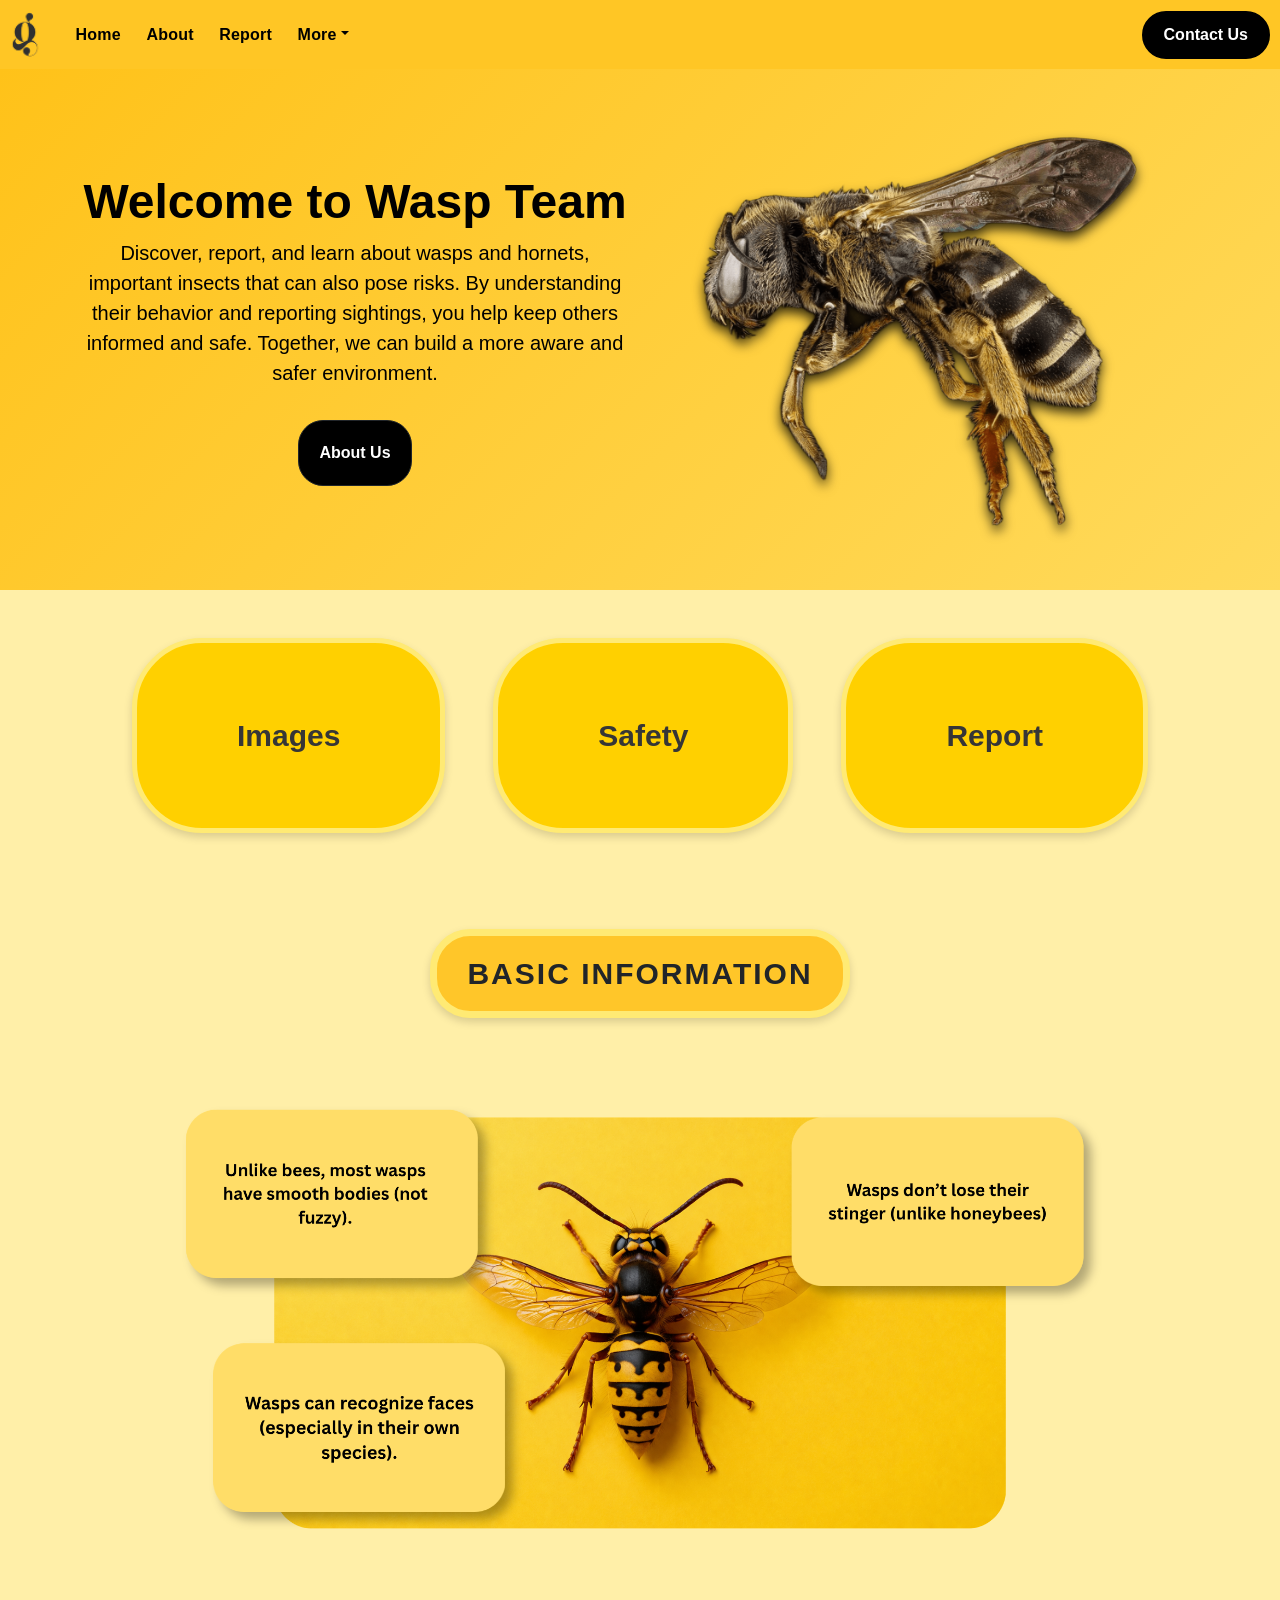
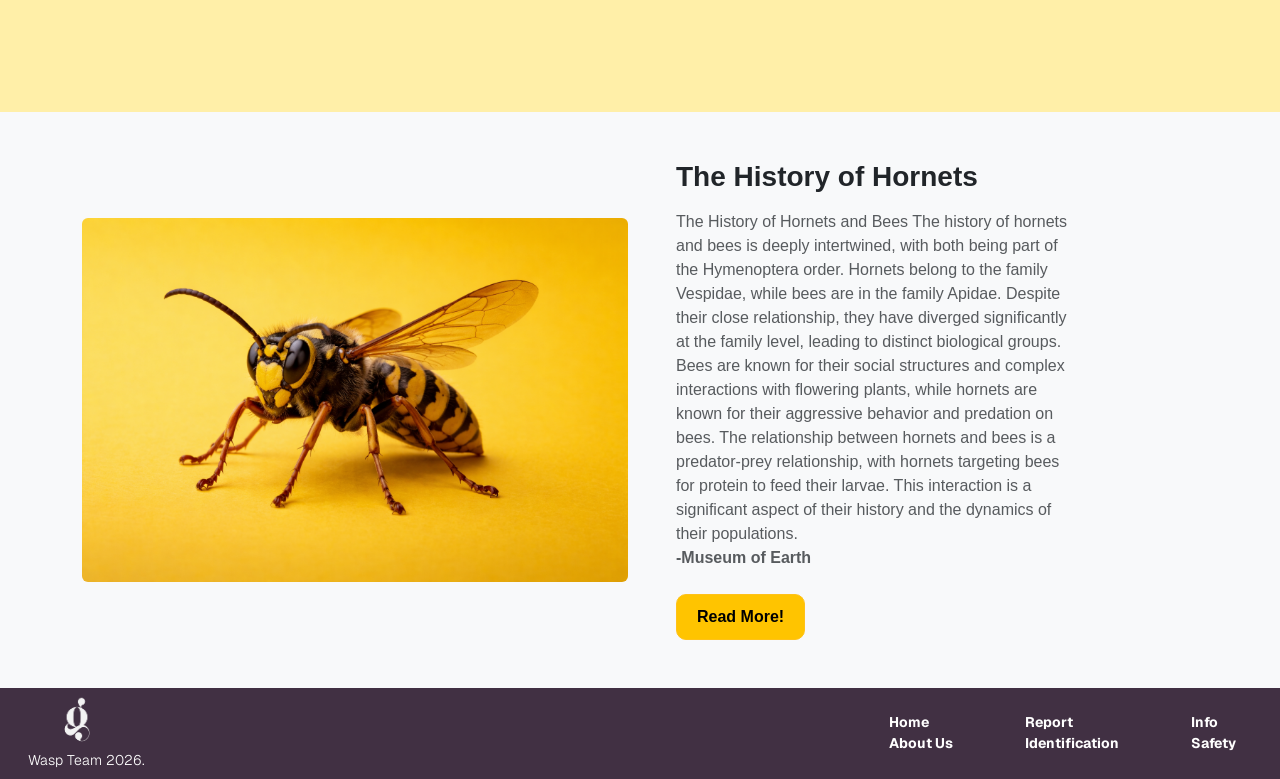
==== index.html @ 75490aa6 "about page goals card made" ====
<!DOCTYPE html>
<html lang="en">
<head>
    <meta charset="UTF-8">
    <meta name="viewport" content="width=device-width, initial-scale=1.0">
    <title>Wasp Team</title>

    <link href="https://cdn.jsdelivr.net/npm/bootstrap@5.3.3/dist/css/bootstrap.min.css" rel="stylesheet">
    <link rel="stylesheet" href="stylesheet.css">

</head>
<body class="index-body">
    <nav class="navbar navbar-expand-lg navbar-light">
        <a class="bannerbee" href="#">
            <img src="Images/Hornet-Logo-Black.png" width="50" height="50" class="d-inline-block align-text-top me-2">
        </a>

            <button class="navbar-toggler" type="button" data-bs-toggle="collapse"
            data-bs-target="#navbarContent" aria-controls="navbarContent"
            aria-expanded="false" aria-label="Toggle navigation">
            <span class="navbar-toggler-icon"></span>
            </button>

        <div class="collapse navbar-collapse" id="navbarContent">
            <ul class="navbar-nav me-auto mb-2 mb-lg-0">
            <li class="nav-item"><a class="nav-link active" href="index.html">Home</a></li>
            <li class="nav-item"><a class="nav-link" href="about.html">About</a></li>
            <li class="nav-item"><a class="nav-link" href="report-page.html">Report</a></li>
            <li class="nav-item dropdown">
            <li class="nav-item dropdown custom-dropdown">
            <a class="nav-link dropdown-toggle" href="#" role="button" data-bs-toggle="dropdown">More</a>
            <div class="dropdown-menu custom-menu">
                <a class="dropdown-item" href="identification.html">Identification</a>
                <a class="dropdown-item" href="Why_they_are_harmful.html">Why They're Harmful</a>
                <a class="dropdown-item" href="safety-page.html">Safety</a>
            </div>
            </li>
            </ul>
            <a href="mailto:jm22186@my.westlake.school.nz" class="btn contact-btn contactbutton">Contact Us</a>
        </div>
    </nav>
    
    <section class="hero-banner py-5" style="background-color: #FFC219; color: #000;">
        <div class="container">
            <div class="row align-items-center">
                <!-- Info on the left -->
                <div class="col-md-6 mb-4 mb-md-0">
                    <h1 class="display-5 fw-bold welcometext">Welcome to Wasp Team</h1>
                    <p class="lead">Discover, report, and learn about wasps and hornets, important insects that can also pose risks. By understanding their behavior and reporting sightings, you help keep others informed and safe. Together, we can build a more aware and safer environment.</p>
                    <a href="about.html"><button class="btn btn-dark mt-3 aboutus-text">About Us</button></a>
                </div>
                <!-- Image on the right -->
                <div class="col-md-6 text-center bannerbee-image">
                    <img src="Images/bannerbee.png" alt="Wasp Team Logo" class="img-fluid">
                </div>
            </div>
        </div>
    </section>


<div class="container py-5 text-center buttons">
  <div class="d-flex justify-content-center gap-5 flex-wrap">
    <a href="indentification.html"><button class="custom-btn"><strong>Images</strong></button></a>
    <a href="safety-page.html"><button class="custom-btn"><strong>Safety</strong></button></a>
    <a href="report-page.html"><button class="custom-btn"><strong>Report</strong></button></a>
  </div>
</div>
<div class="container text-center py-5">
    <div class="mb-4">
        <div class="title-box"><strong>BASIC INFORMATION</strong></div>
    </div>

    <div class="main-box">
        <img src="Images/waspelement.png" class="img-fluid" alt="Wasp Element Image">
    </div>
</div>


    <section class="py-5 bg-light">
        <div class="container">
            <div class="row align-items-center">
                <div class="col-md-6 mb-4 mb-md-0">
                    <img src="Images/hornetstanding.png" alt="Hornet image" class="img-fluid rounded">
                </div>
                <div class="col-md-5">
                    <h3 class="fw-bold mb-3 px-4">The History of Hornets</h3>
                    <p class="text-muted px-4">
The History of Hornets and Bees
The history of hornets and bees is deeply intertwined, with both being part of the Hymenoptera order. Hornets belong to the family Vespidae, while bees are in the family Apidae. Despite their close relationship, they have diverged significantly at the family level, leading to distinct biological groups. Bees are known for their social structures and complex interactions with flowering plants, while hornets are known for their aggressive behavior and predation on bees. The relationship between hornets and bees is a predator-prey relationship, with hornets targeting bees for protein to feed their larvae. This interaction is a significant aspect of their history and the dynamics of their populations. <br> <strong>-Museum of Earth<strong></strong></p>
                    <a href="indentification.html"><button class="btn btn-warning fw-bold mt-2 mx-4 readmorebtn">Read More!</button></a>
                </div>
            </div>
        </div>
    </section>

 <!-- Footer -->
<footer id="footer-main" class="text-white py-2 container-fluid">
    <div class="row align-items-center px-3">
        <!-- Logo + text -->
        <div class="col-12 col-md-auto mb-3 mb-md-0 d-flex flex-column align-items-center align-items-md-start">
            <a href="index.html">
                <img src="Images/Hornet-Logo-White.png"
                     alt="Logo"
                     class="footer-logo mb-1 mx-4"
                     style="height: 50px;">
            </a>
            <p class="mb-0 small fw-light text-center text-md-start">
                Wasp Team 2026.
            </p>
        </div>
        <div class="col-md d-none d-md-block"></div>

        <!-- Footer links -->
        <nav class="col-12 col-md-auto">
            <div class="d-flex flex-column flex-md-row gap-md-3">
                <hr class="w-100 d-md-none border-light opacity-50 my-2">
                <div class="border-md-start ps-md-4 py-md-1">
                    <a href="index.html" class="d-block text-decoration-none text-white small px-md-3 footer-button">Home</a>
                    <a href="about.html" class="d-block text-decoration-none text-white small px-md-3 footer-button">About Us</a>
                </div>
                <hr class="w-100 d-md-none border-light opacity-50 my-2">
                <div class="border-md-start ps-md-4 py-md-1">
                    <a href="report-page.html" class="d-block text-decoration-none text-white small px-md-3 footer-button">Report</a>
                    <a href="indentification.html" class="d-block text-decoration-none text-white small px-md-3 footer-button">Identification</a>
                </div>
                <hr class="w-100 d-md-none border-light opacity-50 my-2">

                <div class="border-md-start ps-md-4 py-md-1">
                    <a href="why_they_are_harmful.html" class="d-block text-decoration-none text-white small px-md-3 footer-button">Info</a>
                    <a href="safety-page.html" class="d-block text-decoration-none text-white small px-md-3 footer-button">Safety</a>
                </div>
                <hr class="w-100 d-md-none border-light opacity-50 mt-2">
            </div>
        </nav>
    </div>
</footer>

<script src="https://cdn.jsdelivr.net/npm/bootstrap@5.3.3/dist/js/bootstrap.bundle.min.js"></script>
</body>
</html>
---- stylesheet.css ----
@import url('https://fonts.googleapis.com/css2?family=Lalezar&display=swap');
@import url('https://fonts.googleapis.com/css2?family=Geist:wght@100..900&family=Lalezar&display=swap');



/* Nav Trialing */
#nav-trial-1 {
  background: #FFC219;
  font-family: "Lalezar", sans-serif;
}

#footer-trial-1 {
  background: #413043;
  font-family: "Geist", sans-serif;
}



/* Navbar CSS */

#nav {
  background-color: #FFC219;
}


.honeycomb-bg {
  background-color: #ffc400;
  background-image: url("/Images/Repeating-honeycomb.png");
  background-repeat: repeat;
  background-size: 400px;
}

#quicklinks {
  background-color: #413043;
}

#quicklinks a {
  transition: color 0.3s;
}

#quicklinks a:hover {
  color: #FFC219 !important;
}


.navbar {
  background-color: transparent !important;
}


/* Navbar links */
.navbar .nav-link {
  color: rgb(0, 0, 0) !important;
  font-weight: 800;
  font-size: 1rem;       /* smaller text */
  letter-spacing: 0.2px;
  margin-left: 0.6rem; /* space between links */
  padding: 0.5rem 3rem;
  border-radius: 0.8rem; /* rounded corners for background */
  transition: background-color 0.5s;
}

/* Hover effect: background only */
.navbar .nav-link:hover {
    background-color: #000000; /* yellow background on hover */
    color: #ffffff; /* text color change for contrast */
}

.navbar .nav-link:hover {
  color: #ffffff !important;
}

.contact-btn {
  background-color: #000;
  color: #fff;
  font-weight: 600;
  border: 2px solid #000;
  border-radius: 8px;
  padding: 6px 16px;
  transition: all 0.3s ease;
  margin-right: 10px;
}

 .contact-btn:hover {
  background-color: #2f2f2f;
  color: #ffffff;
}


/* Dropdown container */
.custom-menu {
  background-color: #2f2f2f;
  border: none;
  border-radius: 12px;
  padding: 15px 0;
  min-width: 180px;
  margin-top: 10px;
  box-shadow: 0 8px 20px rgba(0,0,0,0.3);
  overflow: hidden;
}

/* Top "INFO" tab */
.dropdown-header-box {
  background-color: #2f2f2f;
  color: #ccc;
  font-weight: 700;
  letter-spacing: 3px;
  text-align: center;
  padding: 10px;
  border-bottom: 1px solid rgba(255,255,255,0.1);
}

/* Items */
.custom-menu .dropdown-item {
  color: #eee;
  font-size: 20px;
  padding: 10px 20px;
  transition: all 0.2s ease;
}

/* Hover effect */
.custom-menu .dropdown-item:hover {
  background-color: transparent;
  color: #FFC219; /* your yellow */
  transform: translateX(5px);
}


/* Footer CSS */

#footer-main {
  background: #413043;
  font-family: "Geist", sans-serif;
}

.footer-button {
  transition: 0.3s;
}

.footer-button:hover {
  background-color: #413043;
  transition: 0.3s;
  border-radius: 20px;
}

/* Homepage */

.title-box {
  background: #ffc629;
  border-radius: 40px;
  padding: 12px 30px;
  font-weight: bold;
  letter-spacing: 3px;
  display: inline-block;
}

.info-card {
  background: #f4b400;
  border-radius: 40px;
  padding: 20px;
  width: 220px;
  text-align: center;
  position: absolute;
}


/* Positioning cards */
.card-left {
  top: 60px;
  left: -40px;
}

.card-right {
  top: 60px;
  right: -40px;
}

.card-bottom {
  bottom: -40px;
  left: 50%;
  transform: translateX(-50%);
}

.img-text {
  position: absolute;
  top: 50%;
  left: 50%;
  transform: translate(-50%, -50%);
  font-size: 20px;
  color: #333;
}

/* New styles for hero banner */
.hero-banner {
  background-color: #f8f9fa; /* Light background for the hero section */
  text-align: center;
  padding: 50px 0;
}

/* Button styles */
.btn-warning {
  background-color: #FFC219;
  border-color: #FFC219;
}

.btn-warning:hover {
  background-color: #e0a800; /* Darker shade on hover */
  border-color: #e0a800;
}

.index-body {
  background-color: #ffefa8; 
}
.buttons{
  background-color: #ffefa8; 
}

.custom-btn {
  margin: 0px;
  background-color: #ffcc3f; 
  border: 5px solid #ffe38e; /*border */
  padding: 50px 80px;
  
  font-weight: 800; /* bolder text */
  font-size: 30px;
  color: #363636;

  border-radius: 40px;
  cursor: pointer;

  /* simple shadow (not shiny) */
  box-shadow: 0 4px 8px rgba(0, 0, 0, 0.15);

  transition: all 0.3s ease;
}

.custom-btn:hover {
  background-color: #ffba25;
  transform: translateY(-10px);
}

.custom-btn:active {
  transform: translateY(1px);
  box-shadow: 0 2px 4px rgba(0, 0, 0, 0.2);
}
.img-text {
  position: absolute;
  top: 50%;
  left: 50%;
  transform: translate(-50%, -50%);
  font-size: 20px;
  color: #333;
}



/* Report Page */
.report-page-button {
  background-color: #000000;
  border-radius: 15px;
  color: white;
  font-family: "Lalezar", sans-serif;
  transition: 0.7s;
}

.report-page-button:hover {
  transform: translateY(-10px);
  transition: 0.7s;
}

.report-button-link {
  text-decoration: none;
}



/* Identification Page */
.indentification-box{
  background-color: #FFC219;
  border-radius: 30px;
  border: solid, black;
}

.indentification-img {
    max-width: 500px; /* adjust as needed */
    width: 100%; /* scale down on smaller screens */
    height: auto;
    display: block;
    margin-left: auto;
    margin-right: auto;
    border-radius: 8px; /* optional, keeps images rounded */
}

/* HERO */
.hero-banner {
    background: linear-gradient(135deg, #FFC219, #ffda5c);
}

.hero-banner h1 {
  font-weight: 800;
}

.hero-banner button:hover {
  transform: translateY(-2px);
  transition: 0.3s;
}

/* BUTTONS */
.custom-btn {
  border-radius: 70px;
  padding: 70px 100px;
  border: 5px solid rgb(255, 234, 116);
  background: rgb(255, 208, 0);
  font-weight: 600;
  transition: 0.3s;
}

.custom-btn:hover {
  background: black;
  color: white;
  border: #f8f9fa;
  transform: scale(1.05);
}

/* TITLE BOX BASIC INFO*/
.title-box {
  display: inline-block;
  border: 7px solid rgb(255, 234, 116);
  padding: 15px 30px;
  font-weight: bold;
  letter-spacing: 2px;
  font-size: 30px;
  box-shadow: 0 4px 8px rgba(0, 0, 0, 0.15);
}

/* MAIN IMAGE */
/* MAIN IMAGE CONTAINER */
.main-box {
  position: relative;
  margin-bottom: 60px; /* space from history section */
}

/* IMAGE ITSELF */
.main-box img {
  width: 100%;
  max-width: 1000px; /* controls how big it gets */
  height: auto;
  border-radius: 30px;
  transition: 0.4s;
}

/* HOVER EFFECT */
.main-box img:hover {
  transform: scale(1.05);
}

.main-box img:hover {
    transform: scale(1.1);
}

/* HISTORY SECTION */
.history-img {
    border-radius: 20px;
    transition: 0.4s;
}

.history-img:hover {
  transform: scale(1.03);
}




.report-page-info-pill {
  background-color: #F4C645;
  border-radius: 15px;
  border: 2px solid black;
}

img {
  filter: drop-shadow(0 6px px rgba(0, 0, 0, 0.5));
}
.bannerbee-image img {
  filter: drop-shadow(0 6px 6px rgba(0, 0, 0, 0.8));
}

.navbar {
  background-color: #ffc625 !important; /* your yellow */
}


/* Navbar links */
.navbar .nav-link {
  color: rgb(0, 0, 0) !important;
  font-weight: 800;
  font-size: 1rem;       /* smaller text */
  letter-spacing: 0.2px;
  margin-left: 0.6rem; /* space between links */
  padding: 0.5rem 3rem;
  border-radius: 0.8rem; /* rounded corners for background */
  transition: background-color 0.5s;
}

/* Hover effect: background only */
.navbar .nav-link:hover {
    background-color: #000000; /* black background on hover */
    color: #ffffff; /* text color change for contrast */
}

.navbar .nav-link:hover {
  color: #ffffff !important;
}

.contact-btn {
  background-color: #000;
  color: #fff;
  font-weight: 600;
  border: 2px solid #000;
  border-radius: 8px;
  padding: 6px 16px;
  transition: all 0.3s ease;
  margin-right: 10px;
}

 .contact-btn:hover {
  background-color: #2f2f2f;
  color: #ffffff;
}


/* Dropdown container */
.custom-menu {
  background-color: #2f2f2f;
  border: none;
  border-radius: 12px;
  padding: 15px 0;
  min-width: 180px;
  margin-top: 10px;
  box-shadow: 0 8px 20px rgba(0,0,0,0.3);
  overflow: hidden;
}

/* Top "INFO" tab */
.dropdown-header-box {
  background-color: #2f2f2f;
  color: #ccc;
  font-weight: 700;
  letter-spacing: 3px;
  text-align: center;
  padding: 10px;
  border-bottom: 1px solid rgba(255,255,255,0.1);
}

/* Items */
.custom-menu .dropdown-item {
  color: #eee;
  font-size: 20px;
  padding: 10px 20px;
  transition: all 0.2s ease;
}

/* Hover effect */
.custom-menu .dropdown-item:hover {
  background-color: transparent;
  color: #FFC219; /* your yellow */
  transform: translateX(5px);
}


.aboutus-text {
  font-weight: 700;
  background-color: rgb(0, 0, 0);
  border-radius: 25px;
  padding: 20px;

}
.aboutus-text:hover {
  background-color: rgb(0, 0, 0);
  color: #FFC219;
  transform: scale(1.05);
}


.contactbutton{
  font-weight: 700;
  background-color: rgb(0, 0, 0);
  border-radius: 25px;
  padding: 10px 20px;
} 
.contactbutton:hover{
  background-color: rgb(0, 0, 0);
  color: #FFC219;
  transform: scale(1.05);
} 


.readmorebtn {
  font-weight: 700;
  background-color: rgb(255, 196, 0);
  border-radius: 10px;
  padding: 10px 20px;
  transition: 0.3s;
} 
.readmorebtn:hover{
  background-color: rgb(0, 0, 0);
  border: #000;
  color: #ffffff;
  transform: translateX(-5px);
  transition: 0.3s;
} 

body {
  background-color: #e6e6e6;
  font-family: Arial, sans-serif;
}

.goals-card {
  background: linear-gradient(135deg, #f7b500, #f4a300);
  border-radius: 25px;
  max-width: 700px;
  width: 100%;
  position: relative;
  overflow: hidden;

  border: 3px solid #e09a00;
  box-shadow: 0 10px 25px rgba(0,0,0,0.15);

  transition: all 0.3s ease;
}

.goals-card:hover {
  transform: scale(1.04);
  box-shadow: 0 18px 40px rgba(0,0,0,0.25);
}

/* Title */
.goals-title {
  letter-spacing: 5px;
}

/* List */
.goals-list li {
  margin-bottom: 15px;
  font-size: 1.1rem;
  position: relative;
  padding-left: 18px;
}

.goals-list li::before {
  content: "•";
  position: absolute;
  left: 0;
}

/* ===== HONEYCOMB BACKGROUND ===== */
.goals-card::before {
  content: "";
  position: absolute;
  inset: 0;
  pointer-events: none;

  background-image: url("data:image/svg+xml,%3Csvg width='160' height='140' viewBox='0 0 160 140' xmlns='http://www.w3.org/2000/svg'%3E%3Cpolygon points='40,5 120,5 155,70 120,135 40,135 5,70' fill='none' stroke='%23e09a00' stroke-width='3'/%3E%3Cpolygon points='40,5 120,5 155,70 120,135 40,135 5,70' fill='%23e09a00' opacity='0.15' transform='translate(80,70) scale(0.8)'/%3E%3C/svg%3E");

  background-size: 160px 140px;
  opacity: 0.25;
}

/* Slight hover enhancement */
.goals-card:hover::before {
  opacity: 0.4;
}
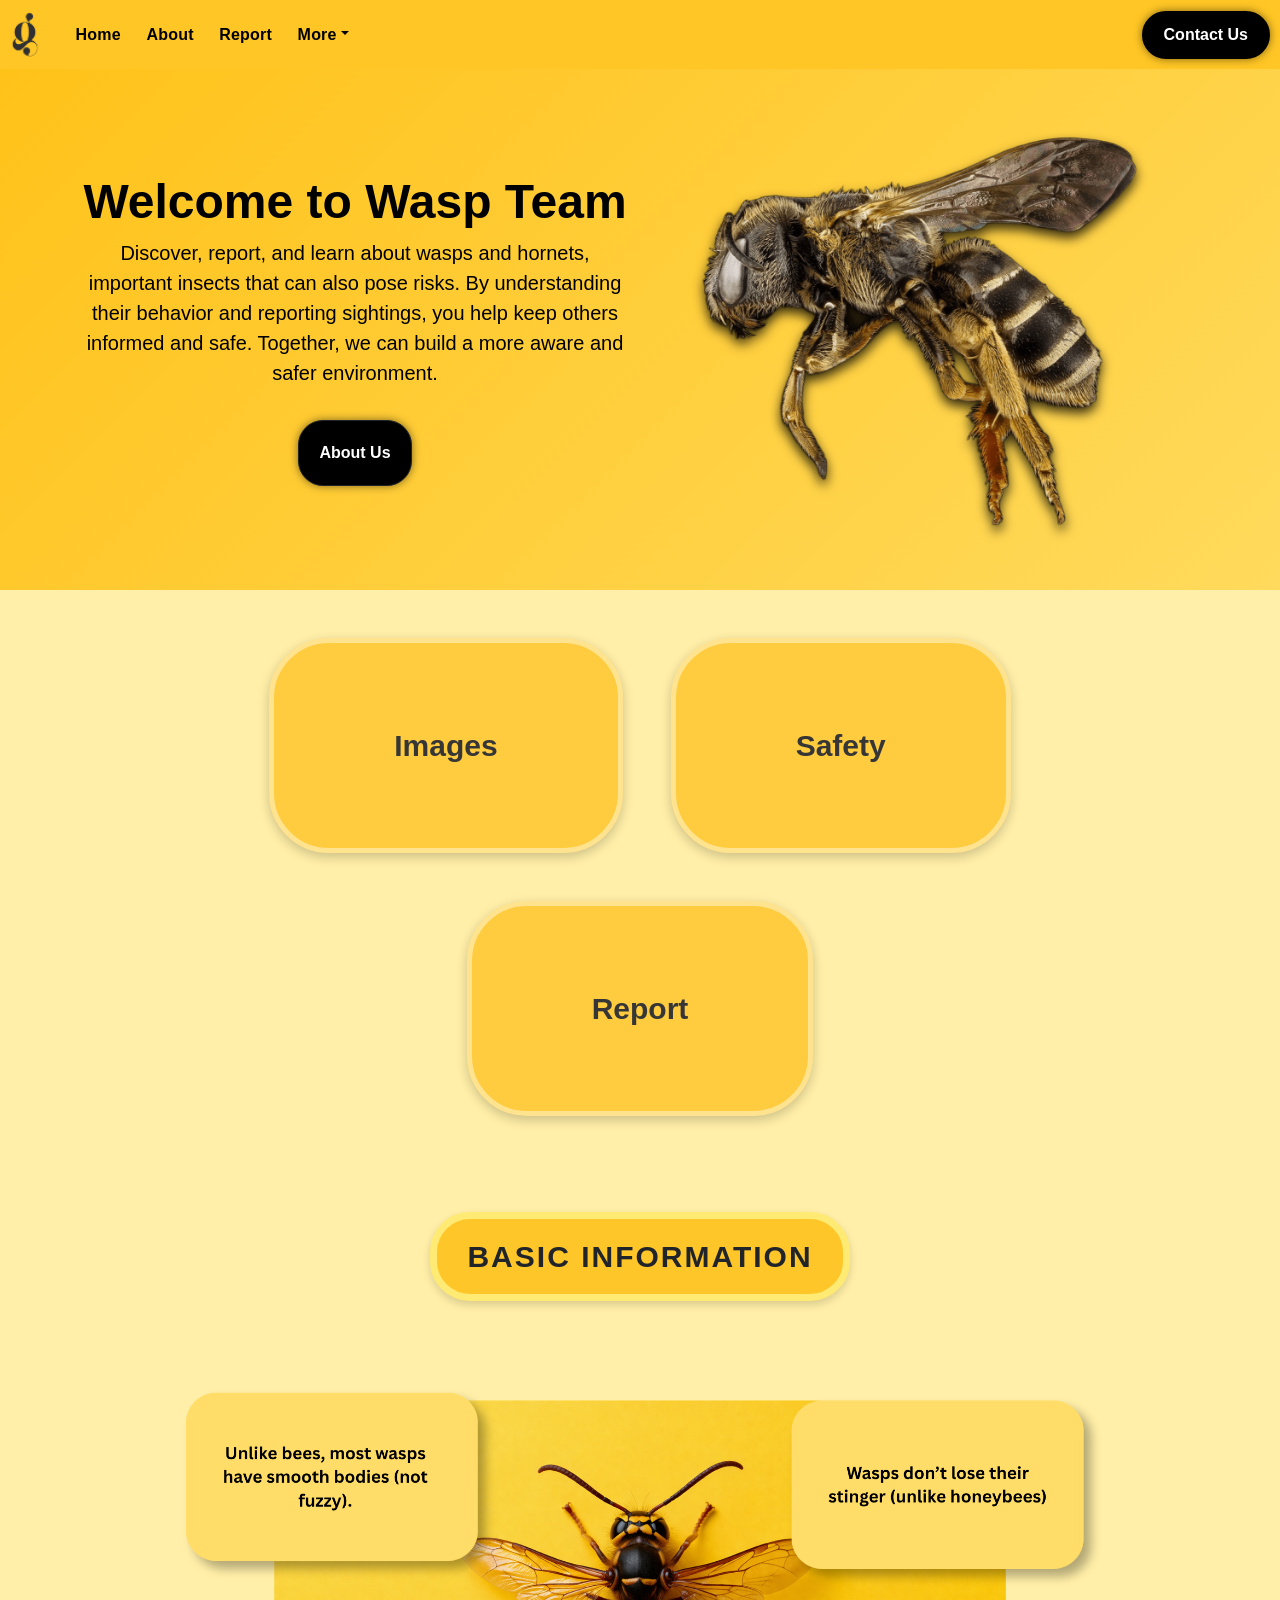
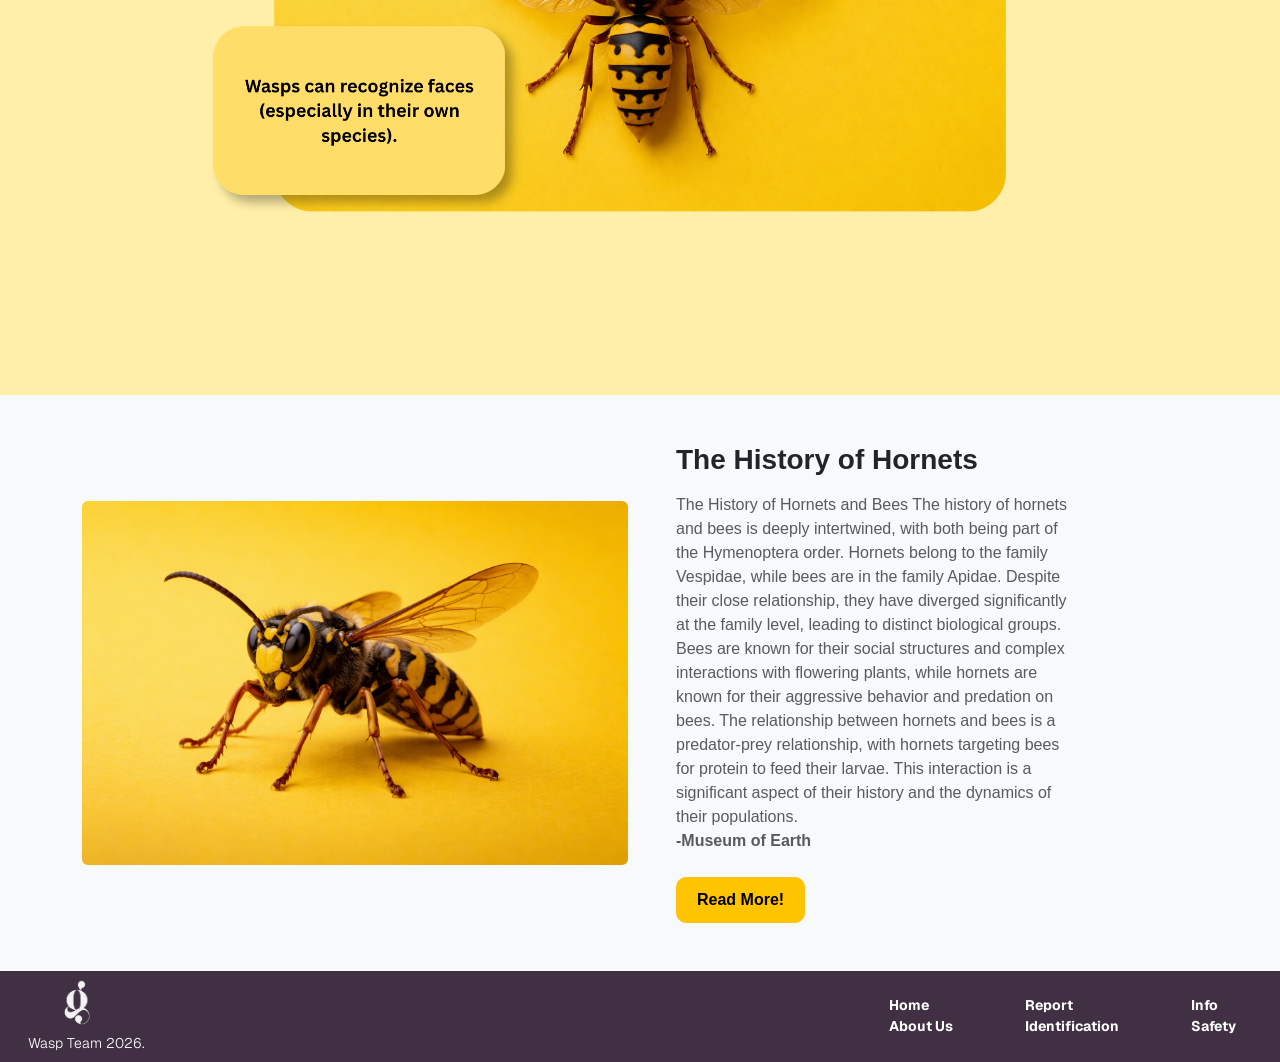
==== commit 2a897c4e: "Fixed a spelling error. Indentification -> Identification. Kyle" ====
--- a/index.html
+++ b/index.html
@@ -60,7 +60,7 @@
 
 <div class="container py-5 text-center buttons">
   <div class="d-flex justify-content-center gap-5 flex-wrap">
-    <a href="indentification.html"><button class="custom-btn"><strong>Images</strong></button></a>
+    <a href="identification.html"><button class="custom-btn"><strong>Images</strong></button></a>
     <a href="safety-page.html"><button class="custom-btn"><strong>Safety</strong></button></a>
     <a href="report-page.html"><button class="custom-btn"><strong>Report</strong></button></a>
   </div>
@@ -87,7 +87,7 @@
                     <p class="text-muted px-4">
 The History of Hornets and Bees
 The history of hornets and bees is deeply intertwined, with both being part of the Hymenoptera order. Hornets belong to the family Vespidae, while bees are in the family Apidae. Despite their close relationship, they have diverged significantly at the family level, leading to distinct biological groups. Bees are known for their social structures and complex interactions with flowering plants, while hornets are known for their aggressive behavior and predation on bees. The relationship between hornets and bees is a predator-prey relationship, with hornets targeting bees for protein to feed their larvae. This interaction is a significant aspect of their history and the dynamics of their populations. <br> <strong>-Museum of Earth<strong></strong></p>
-                    <a href="indentification.html"><button class="btn btn-warning fw-bold mt-2 mx-4 readmorebtn">Read More!</button></a>
+                    <a href="identification.html"><button class="btn btn-warning fw-bold mt-2 mx-4 readmorebtn">Read More!</button></a>
                 </div>
             </div>
         </div>
@@ -121,7 +121,7 @@
                 <hr class="w-100 d-md-none border-light opacity-50 my-2">
                 <div class="border-md-start ps-md-4 py-md-1">
                     <a href="report-page.html" class="d-block text-decoration-none text-white small px-md-3 footer-button">Report</a>
-                    <a href="indentification.html" class="d-block text-decoration-none text-white small px-md-3 footer-button">Identification</a>
+                    <a href="identification.html" class="d-block text-decoration-none text-white small px-md-3 footer-button">Identification</a>
                 </div>
                 <hr class="w-100 d-md-none border-light opacity-50 my-2">
 
--- a/stylesheet.css
+++ b/stylesheet.css
@@ -1,6 +1,5 @@
 @import url('https://fonts.googleapis.com/css2?family=Lalezar&display=swap');
 @import url('https://fonts.googleapis.com/css2?family=Geist:wght@100..900&family=Lalezar&display=swap');
-
 
 
 /* Nav Trialing */
@@ -215,34 +214,7 @@
   background-color: #ffefa8; 
 }
 
-.custom-btn {
-  margin: 0px;
-  background-color: #ffcc3f; 
-  border: 5px solid #ffe38e; /*border */
-  padding: 50px 80px;
-  
-  font-weight: 800; /* bolder text */
-  font-size: 30px;
-  color: #363636;
-
-  border-radius: 40px;
-  cursor: pointer;
-
-  /* simple shadow (not shiny) */
-  box-shadow: 0 4px 8px rgba(0, 0, 0, 0.15);
-
-  transition: all 0.3s ease;
-}
-
-.custom-btn:hover {
-  background-color: #ffba25;
-  transform: translateY(-10px);
-}
-
-.custom-btn:active {
-  transform: translateY(1px);
-  box-shadow: 0 2px 4px rgba(0, 0, 0, 0.2);
-}
+
 .img-text {
   position: absolute;
   top: 50%;
@@ -307,19 +279,30 @@
 
 /* BUTTONS */
 .custom-btn {
-  border-radius: 70px;
-  padding: 70px 100px;
-  border: 5px solid rgb(255, 234, 116);
-  background: rgb(255, 208, 0);
-  font-weight: 600;
-  transition: 0.3s;
+  margin: 0px;
+  background-color: #ffcc3f; 
+  border: 5px solid #ffe38e; /*border */
+  padding: 80px 120px;
+  
+  font-weight: 800; /* bolder text */
+  font-size: 30px;
+  color: #363636;
+
+  border-radius: 60px;
+  cursor: pointer;
+
+  /* simple shadow (not shiny) */
+  box-shadow: 0 4px 12px rgba(0, 0, 0, 0.2); 
+
+  transition: background-color 0.3s ease, color 0.3s ease, border 0.3s ease, transform 0.3s ease; /* Smooth transitions for everything */
 }
 
 .custom-btn:hover {
   background: black;
   color: white;
-  border: #f8f9fa;
-  transform: scale(1.05);
+  border: 5px solid #000000; /* Added border width for consistency */
+  transform: translateY(-10px); /* Added translateY effect */
+  transition: background-color 0.3s ease, color 0.3s ease, border 0.3s ease, transform 0.3s ease; /* hover is smooth */
 }
 
 /* TITLE BOX BASIC INFO*/
@@ -377,11 +360,9 @@
   border: 2px solid black;
 }
 
-img {
-  filter: drop-shadow(0 6px px rgba(0, 0, 0, 0.5));
-}
 .bannerbee-image img {
   filter: drop-shadow(0 6px 6px rgba(0, 0, 0, 0.8));
+  border-radius: 25px;
 }
 
 .navbar {
@@ -472,6 +453,7 @@
   background-color: rgb(0, 0, 0);
   border-radius: 25px;
   padding: 20px;
+  box-shadow: 0 0px 8px rgba(0, 0, 0, 0.5);
 
 }
 .aboutus-text:hover {
@@ -486,6 +468,7 @@
   background-color: rgb(0, 0, 0);
   border-radius: 25px;
   padding: 10px 20px;
+  box-shadow: 0 0px 8px rgba(0, 0, 0, 0.5);
 } 
 .contactbutton:hover{
   background-color: rgb(0, 0, 0);
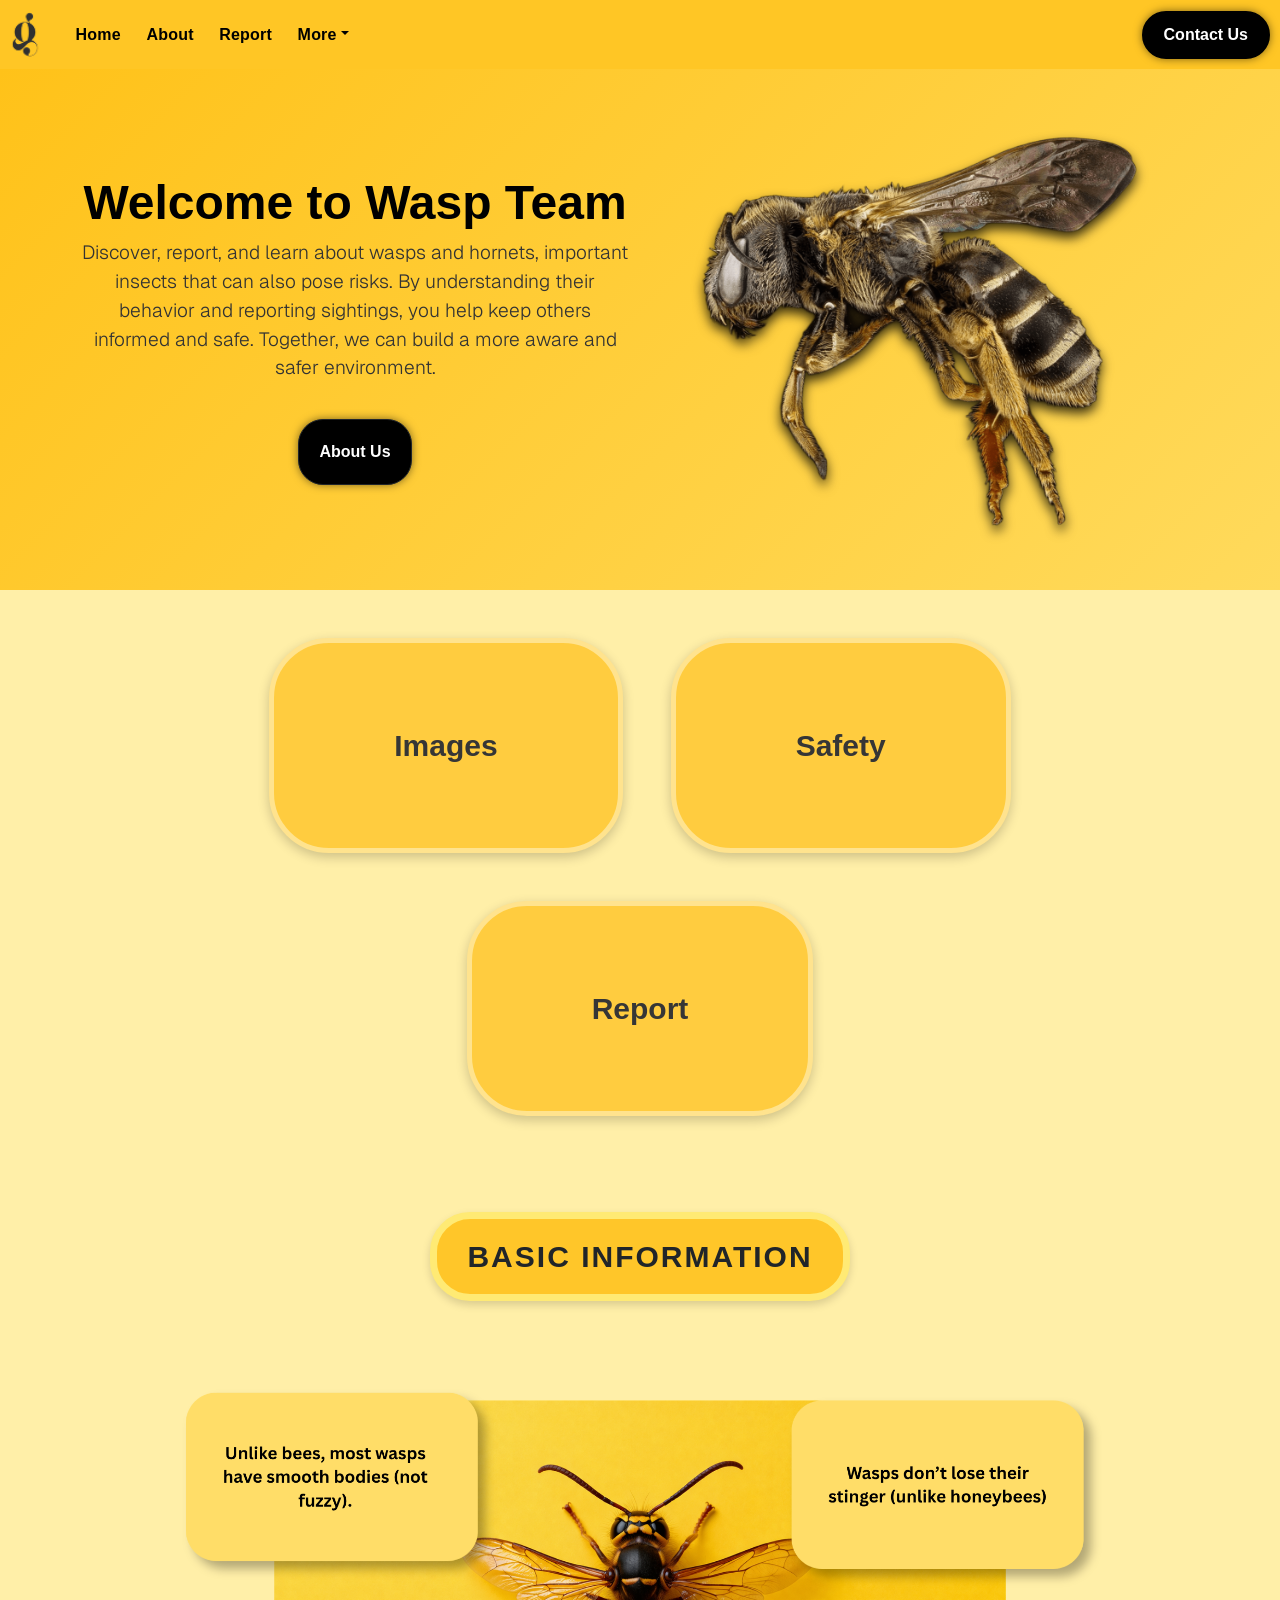
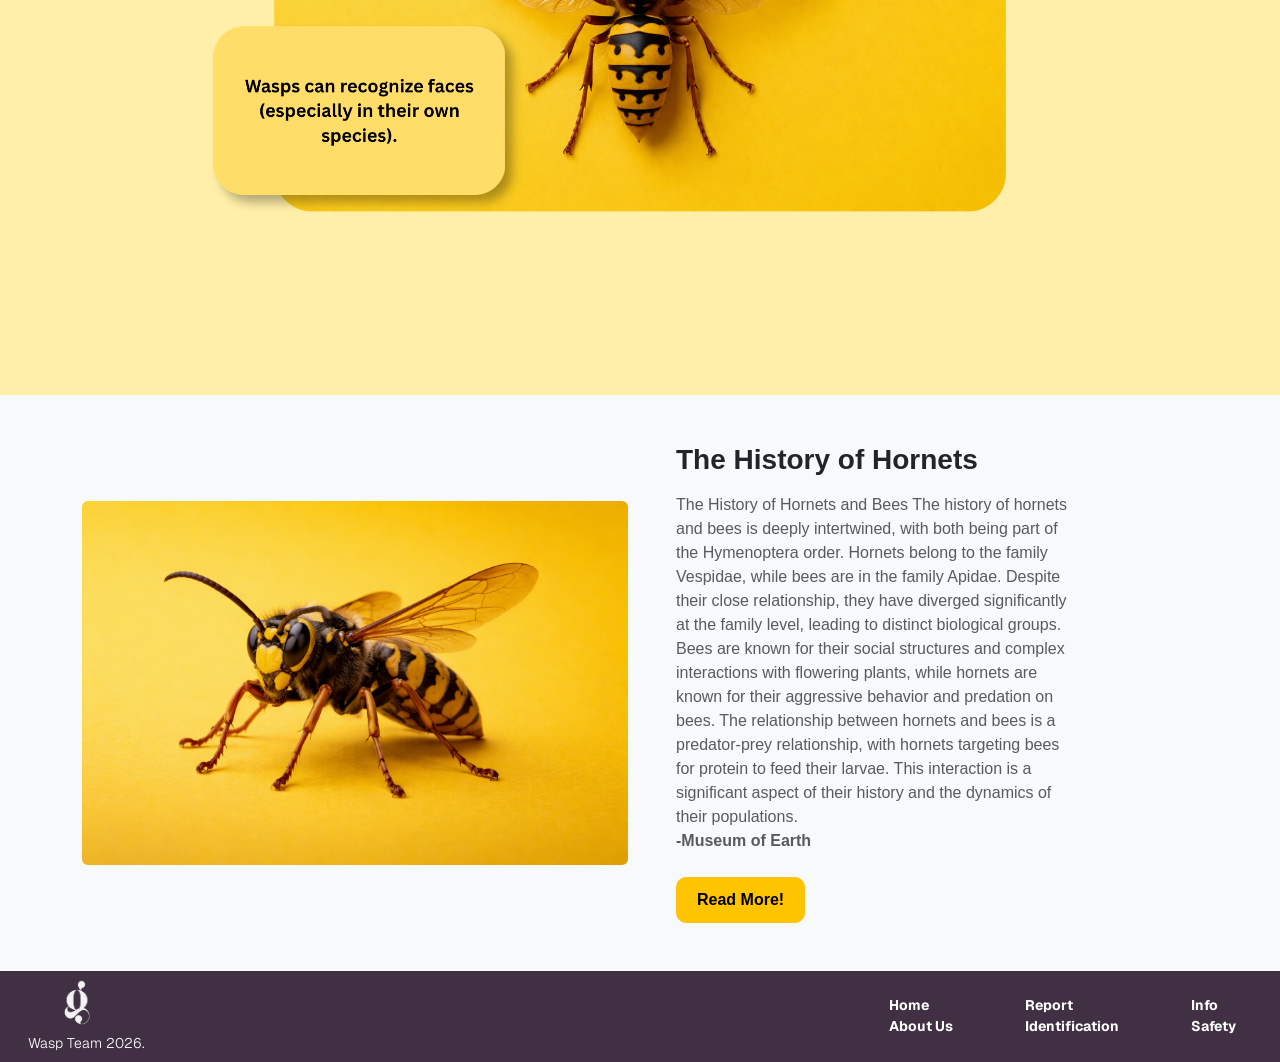
==== commit aae4ae10: "logo goes to index.html, and changed the goals card background to hexagons on corners and made white" ====
--- a/index.html
+++ b/index.html
@@ -11,7 +11,7 @@
 </head>
 <body class="index-body">
     <nav class="navbar navbar-expand-lg navbar-light">
-        <a class="bannerbee" href="#">
+        <a class="bannerbee" href="index.html">
             <img src="Images/Hornet-Logo-Black.png" width="50" height="50" class="d-inline-block align-text-top me-2">
         </a>
 
--- a/stylesheet.css
+++ b/stylesheet.css
@@ -68,7 +68,12 @@
 .navbar .nav-link:hover {
   color: #ffffff !important;
 }
-
+.lead {
+  font-size: 1.2rem;
+  color: #333;
+  margin-bottom: 20px;
+  font-family: "Geist", sans-serif;
+}
 .contact-btn {
   background-color: #000;
   color: #fff;
@@ -498,15 +503,15 @@
 }
 
 .goals-card {
-  background: linear-gradient(135deg, #f7b500, #f4a300);
+  background: linear-gradient(135deg, #fff1a2, #FFC219);
   border-radius: 25px;
   max-width: 700px;
   width: 100%;
   position: relative;
   overflow: hidden;
 
-  border: 3px solid #e09a00;
-  box-shadow: 0 10px 25px rgba(0,0,0,0.15);
+  border: 3px solid #ffc83e;
+  box-shadow: 0 10px 15px rgba(0,0,0,0.15);
 
   transition: all 0.3s ease;
 }
@@ -519,6 +524,7 @@
 /* Title */
 .goals-title {
   letter-spacing: 5px;
+  font-family: lalezar, sans-serif;
 }
 
 /* List */
@@ -527,6 +533,8 @@
   font-size: 1.1rem;
   position: relative;
   padding-left: 18px;
+  font-family: "Geist", sans-serif;
+  font-weight: 600;
 }
 
 .goals-list li::before {
@@ -535,20 +543,69 @@
   left: 0;
 }
 
-/* ===== HONEYCOMB BACKGROUND ===== */
-.goals-card::before {
+/* ===== CORNER HONEYCOMBS ===== */
+.goals-card::before,
+.goals-card::after {
   content: "";
   position: absolute;
-  inset: 0;
+  width: 260px;
+  height: 220px;
   pointer-events: none;
-
-  background-image: url("data:image/svg+xml,%3Csvg width='160' height='140' viewBox='0 0 160 140' xmlns='http://www.w3.org/2000/svg'%3E%3Cpolygon points='40,5 120,5 155,70 120,135 40,135 5,70' fill='none' stroke='%23e09a00' stroke-width='3'/%3E%3Cpolygon points='40,5 120,5 155,70 120,135 40,135 5,70' fill='%23e09a00' opacity='0.15' transform='translate(80,70) scale(0.8)'/%3E%3C/svg%3E");
-
-  background-size: 160px 140px;
-  opacity: 0.25;
-}
-
-/* Slight hover enhancement */
-.goals-card:hover::before {
-  opacity: 0.4;
-}+  background-repeat: no-repeat;
+}
+
+/* TOP RIGHT */
+.goals-card::before {
+  top: -30px;
+  right: -30px;
+
+  background-image: url("data:image/svg+xml,%3Csvg viewBox='0 0 200 180' xmlns='http://www.w3.org/2000/svg'%3E%3Cpolygon points='50,5 150,5 195,90 150,175 50,175 5,90' fill='none' stroke='%23ffb700' stroke-width='4'/%3E%3Cpolygon points='70,40 130,40 160,90 130,140 70,140 40,90' fill='%23ffcc00' opacity='0.4'/%3E%3Cpolygon points='110,10 170,10 195,55 170,100 110,100 85,55' fill='none' stroke='%23ffb700' stroke-width='3'/%3E%3C/svg%3E");
+}
+
+/* BOTTOM LEFT */
+.goals-card::after {
+  bottom: -30px;
+  left: -30px;
+
+  background-image: url("data:image/svg+xml,%3Csvg viewBox='0 0 200 180' xmlns='http://www.w3.org/2000/svg'%3E%3Cpolygon points='50,5 150,5 195,90 150,175 50,175 5,90' fill='%23ffcc00' opacity='0.35'/%3E%3Cpolygon points='70,40 130,40 160,90 130,140 70,140 40,90' fill='none' stroke='%23ffb700' stroke-width='4'/%3E%3Cpolygon points='20,60 70,60 95,100 70,140 20,140 -5,100' fill='%23ffd60a' opacity='0.3'/%3E%3C/svg%3E");
+}
+
+/* subtle hover animation */
+.goals-card:hover::before,
+.goals-card:hover::after {
+  transform: scale(1.05);
+  transition: transform 0.3s ease;
+}
+/* ===== CORNER HONEYCOMBS ===== */
+.goals-card::before,
+.goals-card::after {
+  content: "";
+  position: absolute;
+  width: 260px;
+  height: 220px;
+  pointer-events: none;
+  background-repeat: no-repeat;
+}
+
+/* TOP RIGHT */
+.goals-card::before {
+  top: -30px;
+  right: -30px;
+  transition: transform 0.3s ease;
+  background-image: url("data:image/svg+xml,%3Csvg viewBox='0 0 200 180' xmlns='http://www.w3.org/2000/svg'%3E%3C!-- Outline hex --%3E%3Cpolygon points='50,5 150,5 195,90 150,175 50,175 5,90' fill='none' stroke='%23e09a00' stroke-width='4'/%3E%3C!-- Filled hex --%3E%3Cpolygon points='70,40 130,40 160,90 130,140 70,140 40,90' fill='%23e09a00' opacity='0.35'/%3E%3C!-- Small outline --%3E%3Cpolygon points='110,10 170,10 195,55 170,100 110,100 85,55' fill='none' stroke='%23e09a00' stroke-width='3'/%3E%3C/svg%3E");
+}
+
+/* BOTTOM LEFT */
+.goals-card::after {
+  bottom: -30px;
+  left: -30px;
+
+  background-image: url("data:image/svg+xml,%3Csvg viewBox='0 0 200 180' xmlns='http://www.w3.org/2000/svg'%3E%3C!-- Filled hex --%3E%3Cpolygon points='50,5 150,5 195,90 150,175 50,175 5,90' fill='%23e09a00' opacity='0.3'/%3E%3C!-- Outline hex --%3E%3Cpolygon points='70,40 130,40 160,90 130,140 70,140 40,90' fill='none' stroke='%23e09a00' stroke-width='4'/%3E%3C!-- Small filled --%3E%3Cpolygon points='20,60 70,60 95,100 70,140 20,140 -5,100' fill='%23e09a00' opacity='0.25'/%3E%3C/svg%3E");
+}
+
+/* subtle hover animation */
+.goals-card:hover::before,
+.goals-card:hover::after {
+  transform: scale(1.1);
+  transition: transform 0.3s ease;
+}
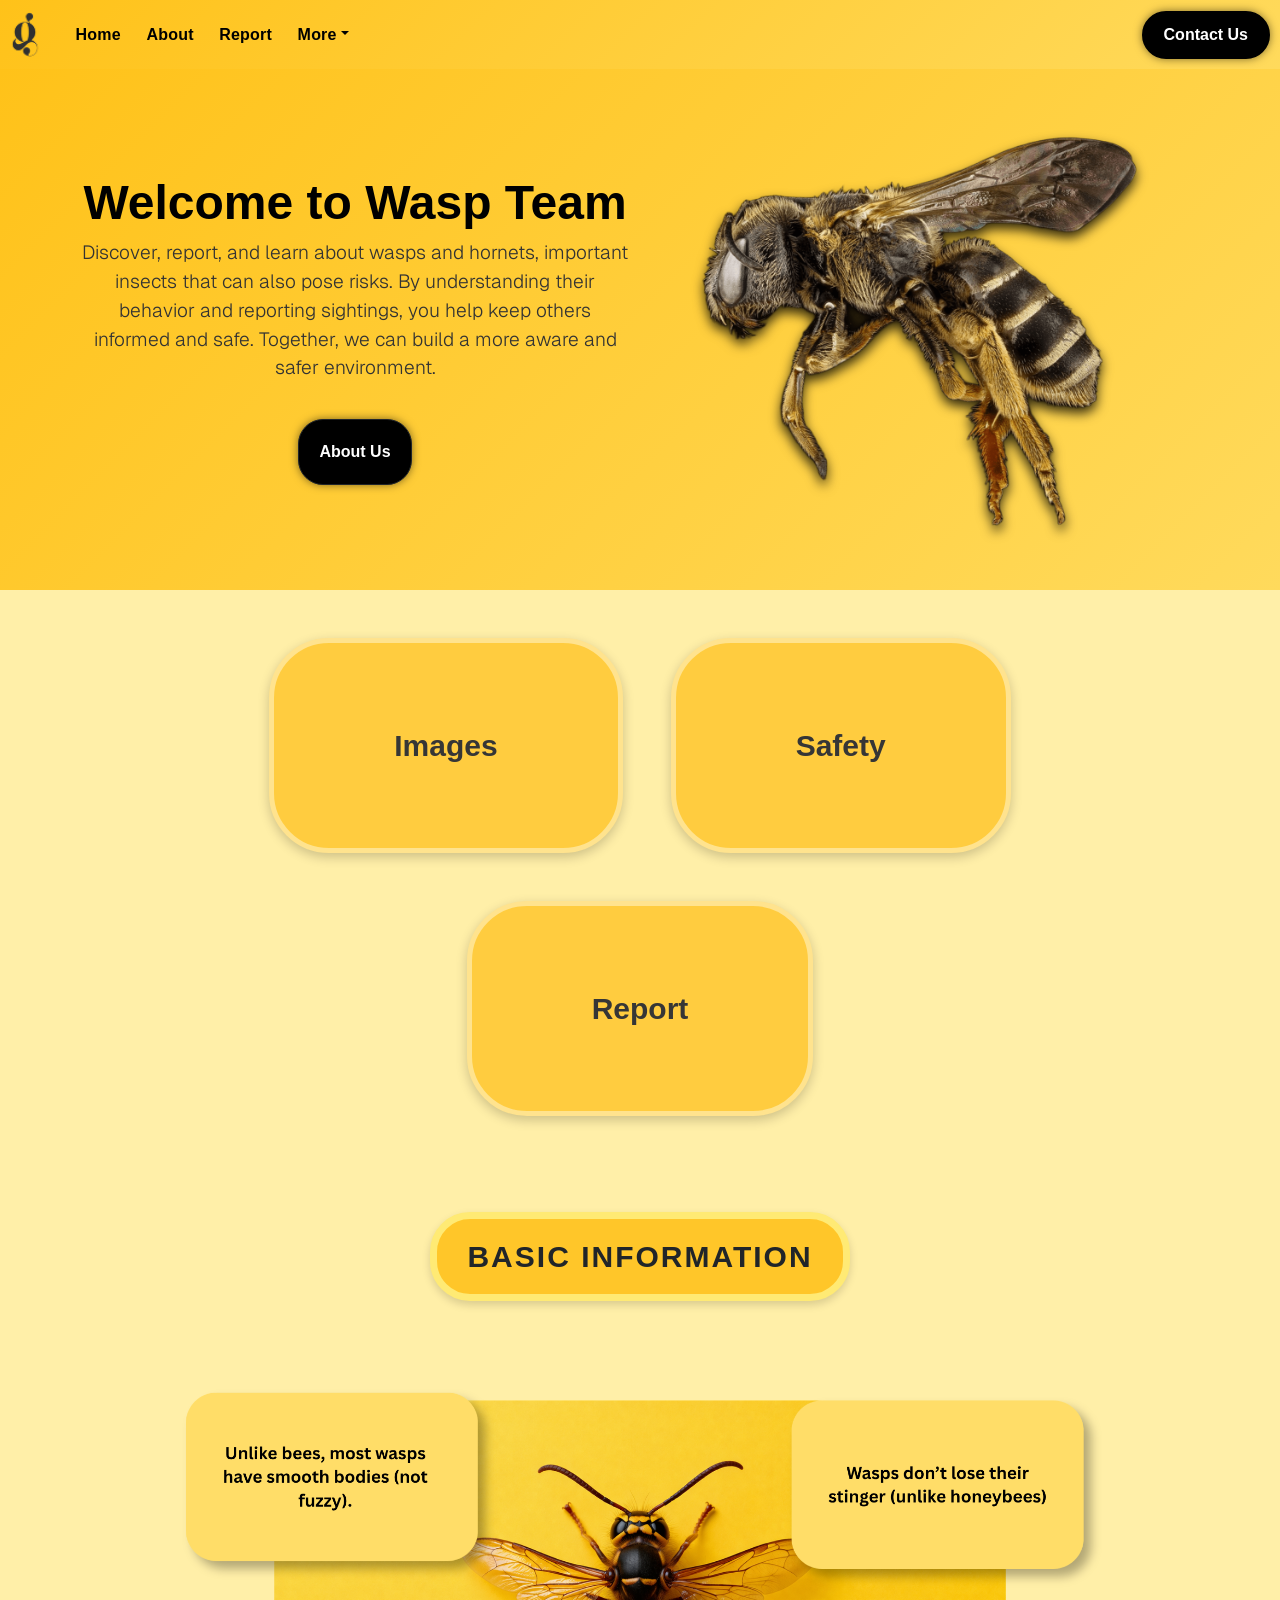
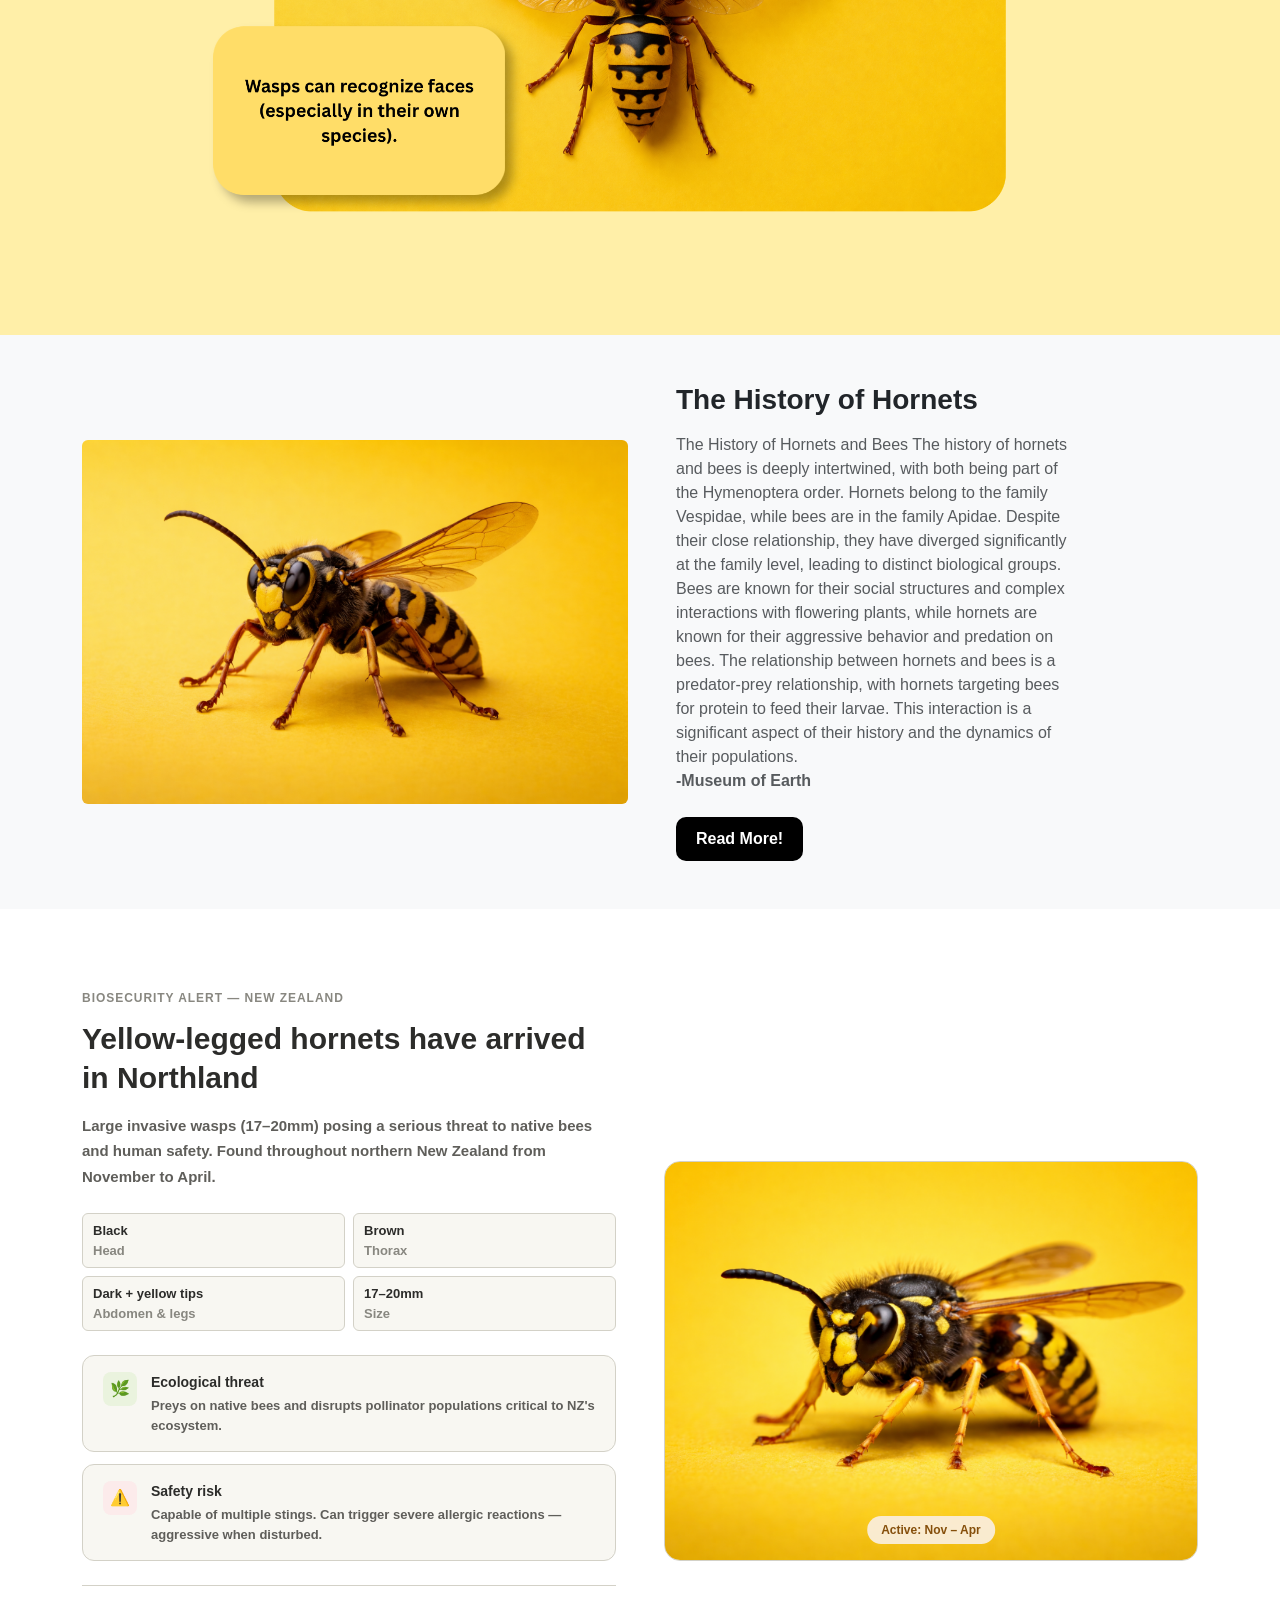
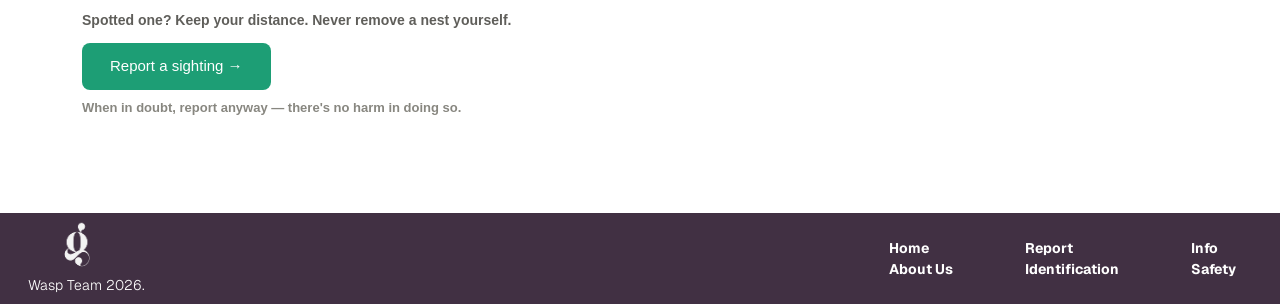
==== commit 77e2f1cf: "new abuot section brief summary for report page." ====
--- a/index.html
+++ b/index.html
@@ -93,6 +93,67 @@
         </div>
     </section>
 
+
+<section class="hornet-section">
+  <div class="container">
+    <div class="row align-items-center g-5">
+
+      <!-- LEFT: Info -->
+      <div class="col-lg-6">
+        <p class="section-label">Biosecurity Alert — New Zealand</p>
+        <h2>Yellow-legged hornets have arrived in Northland</h2>
+        <p class="lead-text">
+          Large invasive wasps (17–20mm) posing a serious threat to native bees and human safety.
+          Found throughout northern New Zealand from November to April.
+        </p>
+
+        <!-- Identification grid -->
+        <div class="id-grid">
+          <div class="id-tag"><span>Black</span>Head</div>
+          <div class="id-tag"><span>Brown</span>Thorax</div>
+          <div class="id-tag"><span>Dark + yellow tips</span>Abdomen &amp; legs</div>
+          <div class="id-tag"><span>17–20mm</span>Size</div>
+        </div>
+
+        <!-- Threat cards -->
+        <div class="threat-card">
+          <div class="icon icon-eco">🌿</div>
+          <div>
+            <p class="card-title">Ecological threat</p>
+            <p class="card-desc">Preys on native bees and disrupts pollinator populations critical to NZ's ecosystem.</p>
+          </div>
+        </div>
+
+        <div class="threat-card">
+          <div class="icon icon-safety">⚠️</div>
+          <div>
+            <p class="card-title">Safety risk</p>
+            <p class="card-desc">Capable of multiple stings. Can trigger severe allergic reactions — aggressive when disturbed.</p>
+          </div>
+        </div>
+
+        <!-- CTA -->
+        <div class="divider"></div>
+        <p class="nudge-text">Spotted one? Keep your distance. Never remove a nest yourself.</p>
+        <a href="#" class="cta-btn">Report a sighting →</a>
+        <p class="hint-text">When in doubt, report anyway — there's no harm in doing so.</p>
+      </div>
+
+      <!-- RIGHT: Image -->
+      <div class="col-lg-6">
+        <div class="image-frame">
+          <img src="Images/reportindexwasp.png" alt="Yellow-legged hornet">
+          <div class="season-pill">Active: Nov – Apr</div>
+        </div>
+      </div>
+
+    </div>
+  </div>
+</section>
+
+<script src="https://cdn.jsdelivr.net/npm/bootstrap@5.3.3/dist/js/bootstrap.bundle.min.js"></script>
+</body>
+</html>
  <!-- Footer -->
 <footer id="footer-main" class="text-white py-2 container-fluid">
     <div class="row align-items-center px-3">
--- a/stylesheet.css
+++ b/stylesheet.css
@@ -197,8 +197,13 @@
 /* New styles for hero banner */
 .hero-banner {
   background-color: #f8f9fa; /* Light background for the hero section */
+  color: #FFC219;
   text-align: center;
   padding: 50px 0;
+}
+
+.hero-banner-img {
+  max-height: 400;
 }
 
 /* Button styles */
@@ -234,51 +239,179 @@
 /* Report Page */
 .report-page-button {
   background-color: #000000;
-  border-radius: 15px;
+  border-radius: 18px;
   color: white;
   font-family: "Lalezar", sans-serif;
-  transition: 0.7s;
+  transition: all 0.3s ease;
+  text-decoration: none;
+  box-shadow: 0 12px 30px rgba(0, 0, 0, 0.75);
+  border: 2px solid transparent;
 }
 
 .report-page-button:hover {
-  transform: translateY(-10px);
-  transition: 0.7s;
+  border: 2px solid #FFC219;
+  transform: scale(1.06);
+  color: #FFC219;
 }
 
 .report-button-link {
   text-decoration: none;
 }
 
-
+.report-page-info-pill {
+  background-color: #FFC219;
+  border-radius: 18px;
+  border: 3px solid #000000;
+  transition: all 0.3s ease;
+  box-shadow: 0 10px 25px rgba(0, 0, 0, 0.5);
+}
+
+.report-page-info-pill:hover {
+  transform: scale(1.05);
+  box-shadow: 0 8px 20px rgba(0, 0, 0, 0.5);
+}
+
+.info-pill-icon {
+  display: flex;
+  justify-content: center;
+  align-items: center;
+}
+
+.report-page-image {
+  height: 50px;
+}
+
+.report-page-icon {
+  width: 60px; 
+  height: 60px;
+}
+
+.report-readmorebtn {
+  font-weight: 700;
+  background-color: rgb(0, 0, 0);
+  color: rgb(255, 255, 255);
+  border-radius: 10px;
+  padding: 10px 20px;
+  transition: 0.3s;
+  text-decoration: none;
+}
+
+.report-readmorebtn:hover{
+  color: rgb(255, 200, 0);
+  transform: translateX(-5px);
+  transition: 0.3s;
+} 
+
+
+.report-page-info-pill {
+  background-color: #F4C645;
+  border-radius: 15px;
+  border: 2px solid black;
+}
+
+.report-page-info-pill-title {
+  font-family: "Lalezar", sans-serif;
+}
 
 /* Identification Page */
-.indentification-box{
-  background-color: #FFC219;
-  border-radius: 30px;
-  border: solid, black;
-}
-
-.indentification-img {
-    max-width: 500px; /* adjust as needed */
-    width: 100%; /* scale down on smaller screens */
+.quicklinks-box {
+    background-color: #ffffff;
+    border: 3px solid #413043;
+    border-radius: 20px;
+}
+
+.quicklinks-box h5 {
+    color: #413043;
+    font-weight: 800;
+    font-size: 1.3rem;
+    letter-spacing: 1px;
+}
+
+.quicklinks-box .btn {
+    min-width: 190px;
+}
+
+/* Alternating background colors */
+.identification-light-bg {
+    background-color: #ffffff;
+}
+
+.identification-alt-bg {
+    background-color: #fffbf0;
+}
+
+/* Info box styling */
+.info-box { 
+  background: linear-gradient(135deg, #FFC219 0%, #ffda5c 100%); 
+  border-radius: 20px; box-shadow: 0 8px 16px rgba(0,0,0,0.12); 
+  transition: all 0.3s ease; 
+} 
+  
+.info-box:hover { 
+  transform: translateY(-5px); 
+  box-shadow: 0 12px 24px rgba(0,0,0,0.18); 
+}
+
+.info-box h3 {
+    color: #000000;
+    font-weight: 800;
+    font-size: 1.8rem;
+    letter-spacing: 0.5px;
+}
+
+.info-box p {
+    font-size: 1.1rem;
+    color: #333;
+    line-height: 1.8;
+}
+
+.info-box ul {
+    font-size: 1.1rem;
+    color: #333;
+    line-height: 1.8;
+}
+
+.info-box li {
+    margin-bottom: 12px;
+    font-weight: 600;
+}
+
+.image-attribution {
+  background-color: #f0f0f0; 
+  border-top: 2px solid #dedede;
+}
+
+/* Image styling */
+.identification-img {
+    max-width: 500px;
+    width: 100%;
     height: auto;
-    display: block;
-    margin-left: auto;
-    margin-right: auto;
-    border-radius: 8px; /* optional, keeps images rounded */
+    box-shadow: 0 10px 24px rgba(0,0,0,0.22);
+    transition: transform 0.3s ease, box-shadow 0.3s ease;
+}
+
+.identification-img:hover {
+    transform: scale(1.03);
+    box-shadow: 0 14px 30px rgba(0,0,0,0.28);
+}
+
+#identification-hero-img {
+  max-height: 400px;
 }
 
 /* HERO */
 .hero-banner {
     background: linear-gradient(135deg, #FFC219, #ffda5c);
+    color: black;
 }
 
 .hero-banner h1 {
   font-weight: 800;
+  color: black;
 }
 
 .hero-banner button:hover {
-  transform: translateY(-2px);
+  transform: scale(1.05);
   transition: 0.3s;
 }
 
@@ -325,7 +458,7 @@
 /* MAIN IMAGE CONTAINER */
 .main-box {
   position: relative;
-  margin-bottom: 60px; /* space from history section */
+  margin-bottom: 0px; /* space from history section */
 }
 
 /* IMAGE ITSELF */
@@ -339,7 +472,7 @@
 
 /* HOVER EFFECT */
 .main-box img:hover {
-  transform: scale(1.05);
+  transform: scale(1.03);
 }
 
 .main-box img:hover {
@@ -359,11 +492,6 @@
 
 
 
-.report-page-info-pill {
-  background-color: #F4C645;
-  border-radius: 15px;
-  border: 2px solid black;
-}
 
 .bannerbee-image img {
   filter: drop-shadow(0 6px 6px rgba(0, 0, 0, 0.8));
@@ -371,9 +499,8 @@
 }
 
 .navbar {
-  background-color: #ffc625 !important; /* your yellow */
-}
-
+  background: linear-gradient(135deg, #FFC219, #ffda5c) !important;
+}
 
 /* Navbar links */
 .navbar .nav-link {
@@ -484,18 +611,21 @@
 
 .readmorebtn {
   font-weight: 700;
-  background-color: rgb(255, 196, 0);
+  background-color: rgb(0, 0, 0);
+  color: rgb(255, 255, 255);
   border-radius: 10px;
   padding: 10px 20px;
   transition: 0.3s;
+  text-decoration: none;
+  border: black;
 } 
+
 .readmorebtn:hover{
-  background-color: rgb(0, 0, 0);
-  border: #000;
-  color: #ffffff;
+  background-color: rgb(255, 200, 0);
   transform: translateX(-5px);
   transition: 0.3s;
 } 
+
 
 body {
   background-color: #e6e6e6;
@@ -525,6 +655,7 @@
 .goals-title {
   letter-spacing: 5px;
   font-family: lalezar, sans-serif;
+  z-index: 1; 
 }
 
 /* List */
@@ -535,12 +666,14 @@
   padding-left: 18px;
   font-family: "Geist", sans-serif;
   font-weight: 600;
+  z-index: 1;    
 }
 
 .goals-list li::before {
   content: "•";
   position: absolute;
   left: 0;
+  z-index: 1; 
 }
 
 /* ===== CORNER HONEYCOMBS ===== */
@@ -552,6 +685,7 @@
   height: 220px;
   pointer-events: none;
   background-repeat: no-repeat;
+  z-index: 0;
 }
 
 /* TOP RIGHT */
@@ -609,3 +743,201 @@
   transform: scale(1.1);
   transition: transform 0.3s ease;
 }
+.creators-section {
+      background-color: #3d2e4a;
+      padding: 3rem 2rem;
+    }
+
+    .creators-title {
+      font-size: 1.6rem;
+      font-weight: 700;
+      letter-spacing: 0.18em;
+      text-transform: uppercase;
+      color: #ffffff;
+      text-align: center;
+      margin-bottom: 2.5rem;
+    }
+
+    .creator-img {
+      width: 110px;
+      height: 110px;
+      border-radius: 50%;
+      object-fit: cover;
+      border: 3px solid rgba(255, 255, 255, 0.25);
+    }
+
+    .creators-text {
+      color: #e8e0f0;
+      font-size: 1rem;
+      line-height: 1.75;
+      max-width: 620px;
+      margin: 0 auto;
+    }
+
+
+    .hornet-section {
+      padding: 5rem 2rem;
+      background: #ffffff;
+    }
+
+    .section-label {
+      font-size: 12px;
+      font-weight: 600;
+      letter-spacing: 0.08em;
+      text-transform: uppercase;
+      color: #888780;
+      margin-bottom: 12px;
+    }
+
+    .hornet-section h2 {
+      font-size: 30px;
+      font-weight: 800;
+      color: #2C2C2A;
+      line-height: 1.3;
+      margin-bottom: 1rem;
+    }
+
+    .lead-text {
+      font-size: 15px;
+      color: #5F5E5A;
+      line-height: 1.7;
+      margin-bottom: 1.5rem;
+    }
+
+    .id-grid {
+      display: grid;
+      grid-template-columns: 1fr 1fr;
+      gap: 8px;
+      margin-bottom: 1.5rem;
+    }
+
+    .id-tag {
+      font-size: 13px;
+      color: #888780;
+      background: #f8f7f2;
+      border: 0.5px solid #d3d1c7;
+      border-radius: 6px;
+      padding: 7px 10px;
+    }
+
+    .id-tag span {
+      font-weight: 600;
+      color: #2C2C2A;
+      display: block;
+      font-size: 13px;
+    }
+
+    .threat-card {
+      border: 0.5px solid #d3d1c7;
+      border-radius: 12px;
+      padding: 1rem 1.25rem;
+      background: #f8f7f2;
+      margin-bottom: 12px;
+      display: flex;
+      gap: 14px;
+      align-items: flex-start;
+    }
+
+    .threat-card .icon {
+      width: 34px;
+      height: 34px;
+      border-radius: 8px;
+      display: flex;
+      align-items: center;
+      justify-content: center;
+      font-size: 16px;
+      flex-shrink: 0;
+    }
+
+    .icon-eco  { background: #EAF3DE; }
+    .icon-safety { background: #FCEBEB; }
+
+    .threat-card .card-title {
+      font-size: 14px;
+      font-weight: 600;
+      margin: 0 0 3px;
+      color: #2C2C2A;
+    }
+
+    .threat-card .card-desc {
+      font-size: 13px;
+      color: #5F5E5A;
+      margin: 0;
+    }
+
+    .divider {
+      border-top: 0.5px solid #d3d1c7;
+      margin: 1.5rem 0;
+    }
+
+    .nudge-text {
+      font-size: 14px;
+      color: #5F5E5A;
+      margin-bottom: 12px;
+    }
+
+    .cta-btn {
+      background: #1D9E75;
+      color: #fff;
+      border: none;
+      border-radius: 8px;
+      padding: 12px 28px;
+      font-size: 15px;
+      font-weight: 500;
+      cursor: pointer;
+      text-decoration: none;
+      display: inline-block;
+      transition: background 0.15s;
+    }
+
+    .cta-btn:hover {
+      background: #0F6E56;
+      color: #fff;
+    }
+
+    .hint-text {
+      font-size: 13px;
+      color: #888780;
+      margin-top: 8px;
+    }
+
+    /* Image frame */
+    .image-frame {
+      border-radius: 16px;
+      overflow: hidden;
+      background: #f1efe8;
+      border: 0.5px solid #d3d1c7;
+      aspect-ratio: 4 / 3;
+      display: flex;
+      align-items: center;
+      justify-content: center;
+      position: relative;
+    }
+
+    .image-frame img {
+      width: 100%;
+      height: 100%;
+      object-fit: cover;
+      display: block;
+    }
+
+    /* Swap this placeholder SVG with a real <img> tag when you have a photo */
+    .image-frame svg {
+      width: 100%;
+      height: 100%;
+    }
+
+    .season-pill {
+      position: absolute;
+      bottom: 16px;
+      left: 50%;
+      transform: translateX(-50%);
+      background: rgba(250,238,218,0.95);
+      color: #854F0B;
+      font-size: 12px;
+      font-weight: 600;
+      padding: 5px 14px;
+      border-radius: 20px;
+      white-space: nowrap;
+    }
+ 
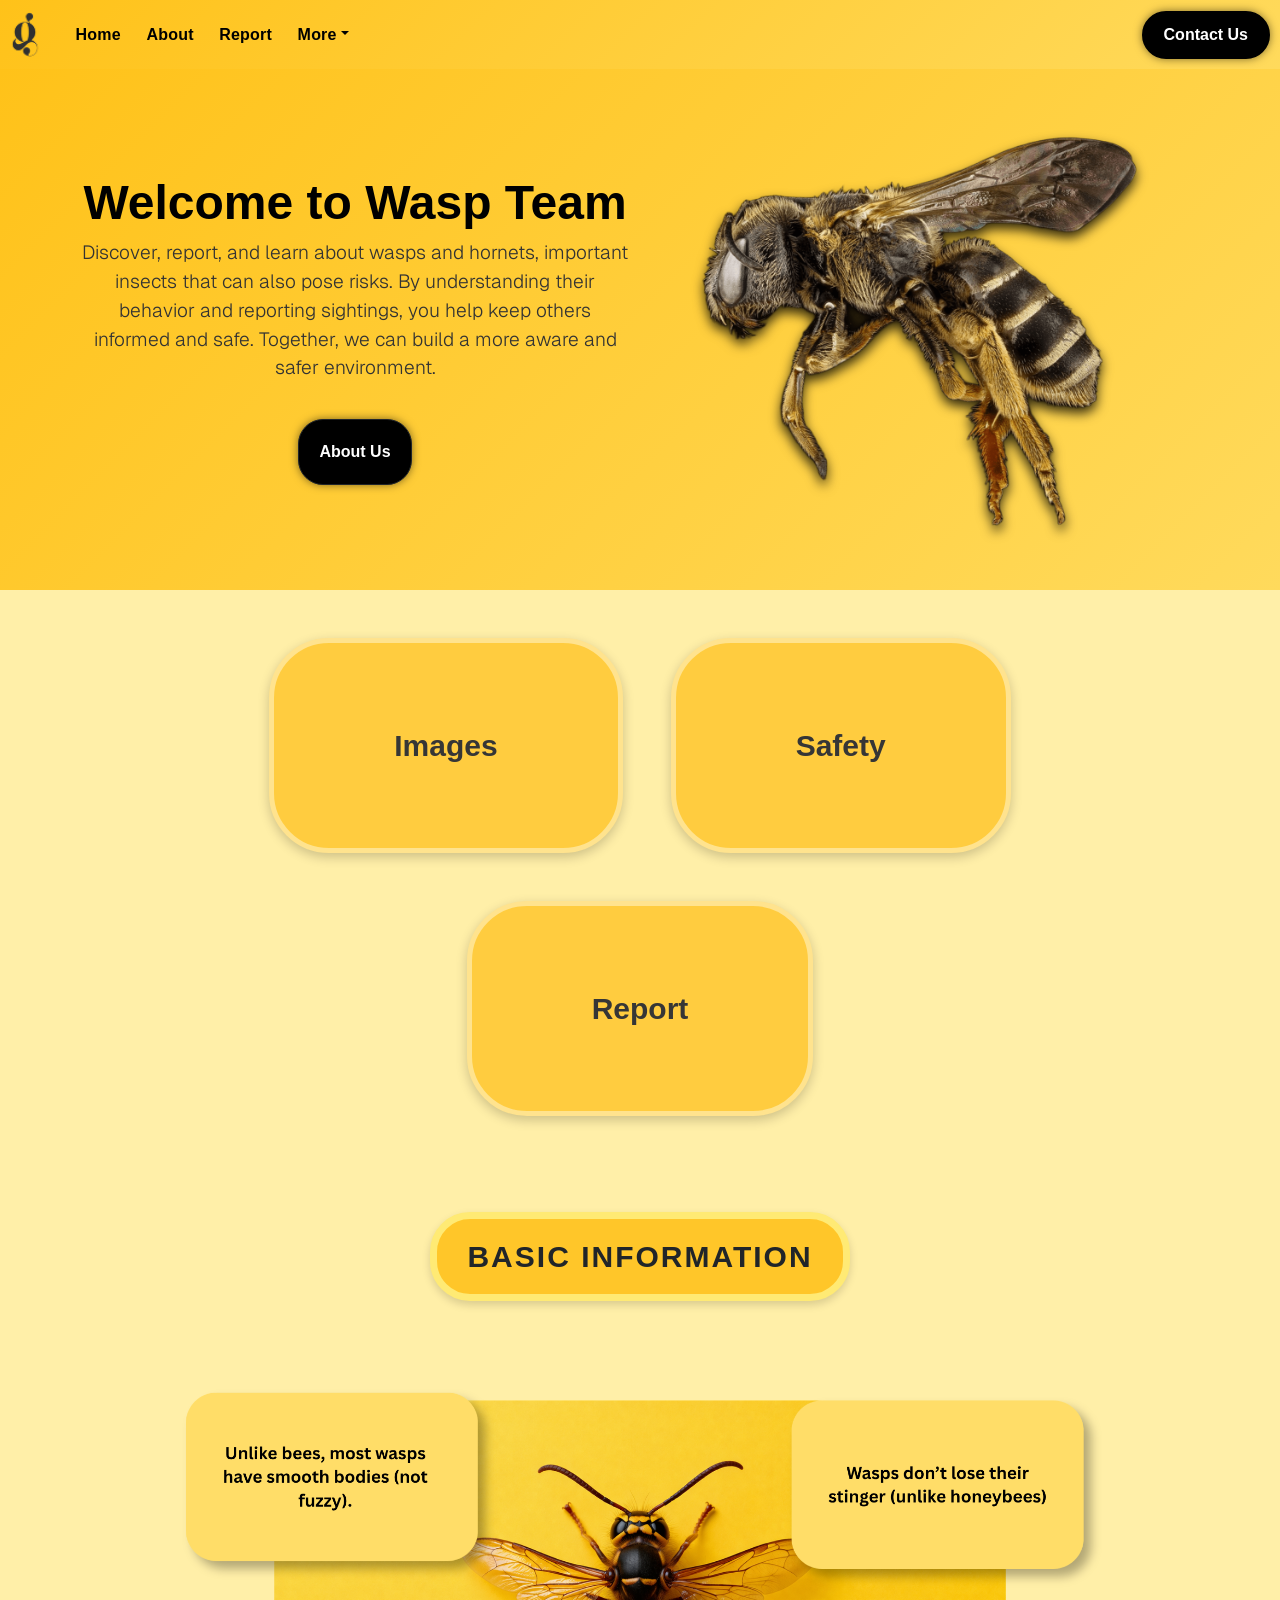
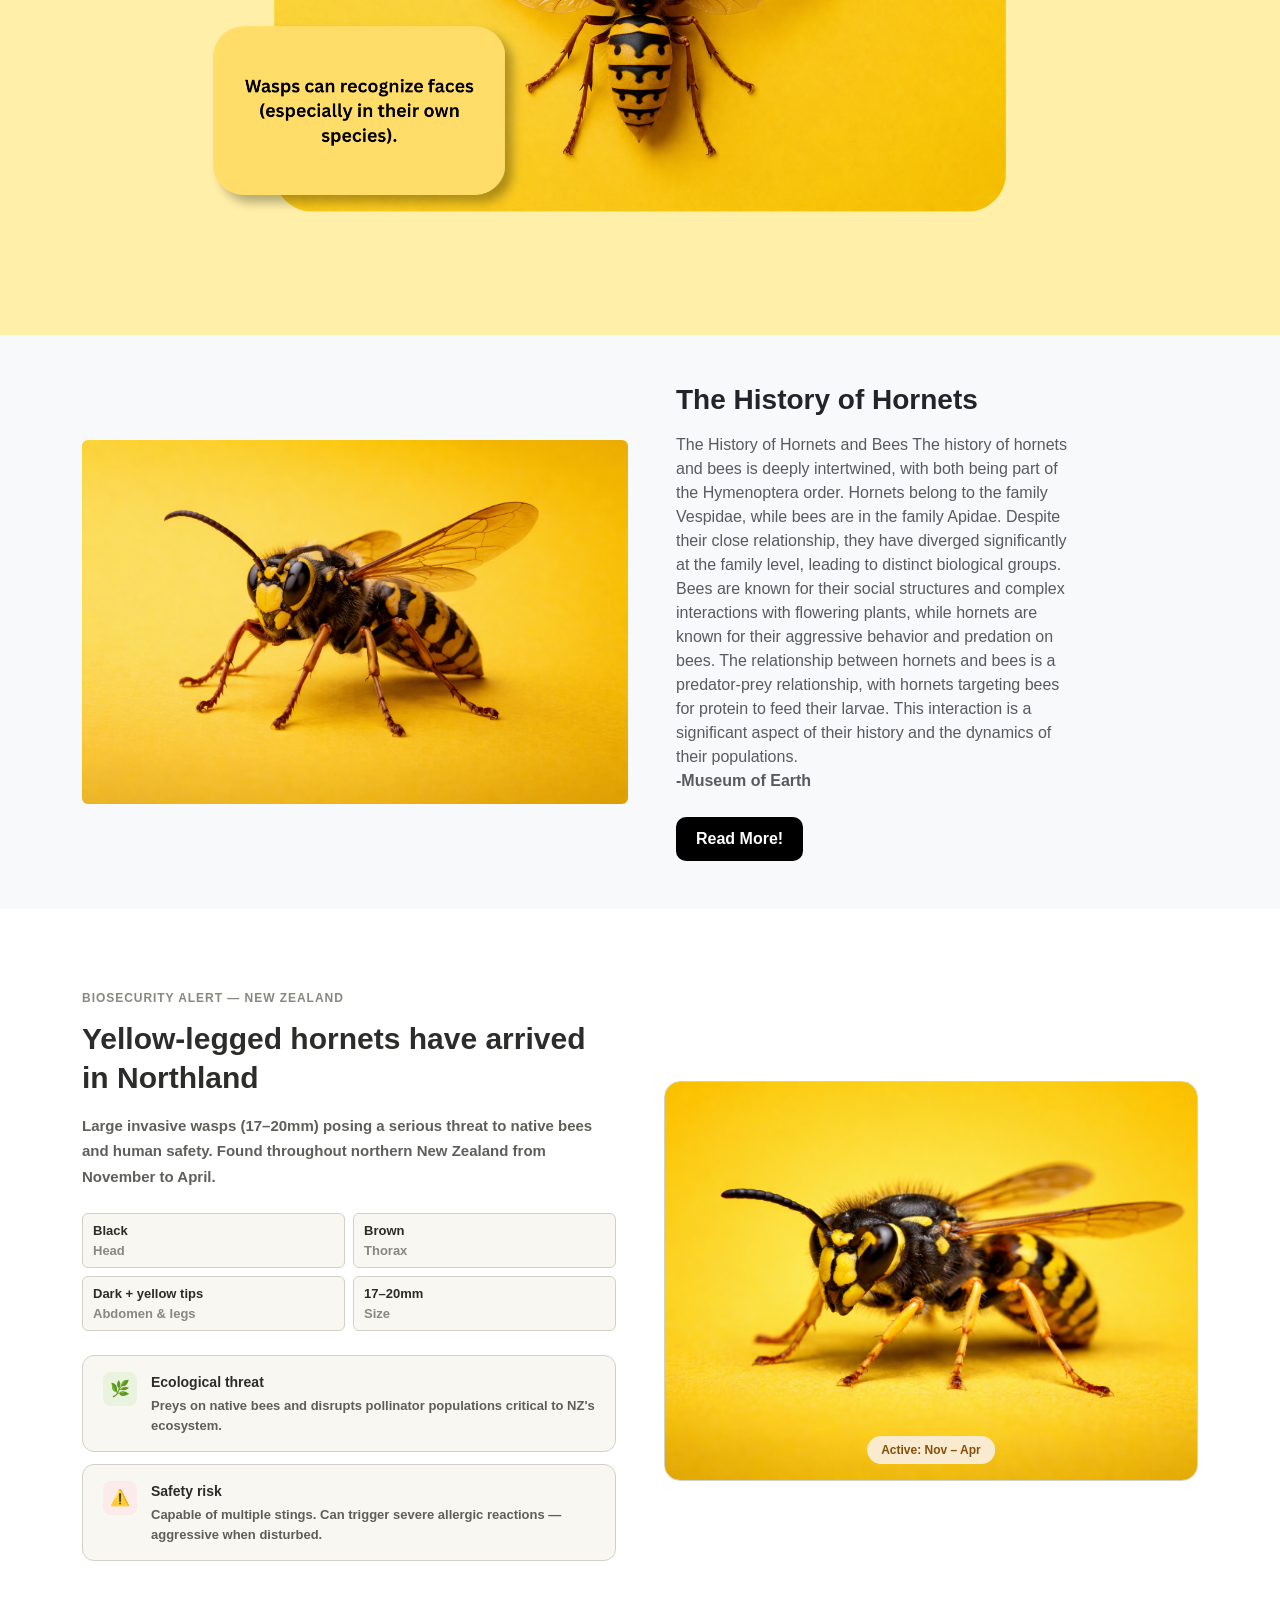
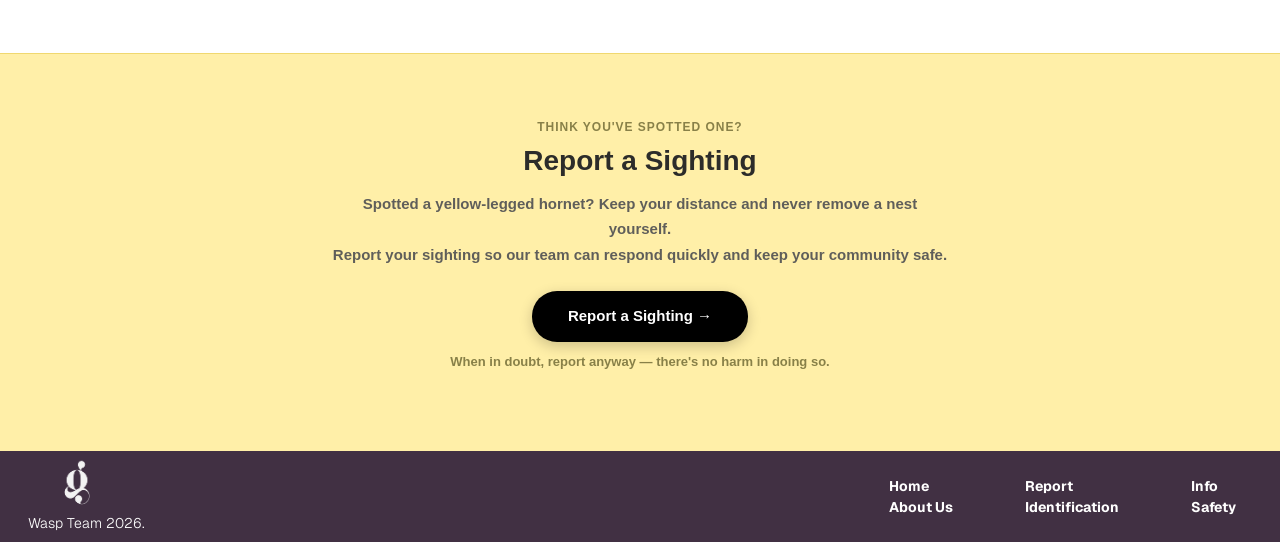
==== commit dfa65ef1: "done with homepage iterations (added report section)and finished about page round 2 feedback. Made i" ====
--- a/index.html
+++ b/index.html
@@ -94,11 +94,12 @@
     </section>
 
 
+<!-- Biosecurity Alert Section -->
 <section class="hornet-section">
   <div class="container">
     <div class="row align-items-center g-5">
 
-      <!-- LEFT: Info -->
+      <!-- left sideInfo -->
       <div class="col-lg-6">
         <p class="section-label">Biosecurity Alert — New Zealand</p>
         <h2>Yellow-legged hornets have arrived in Northland</h2>
@@ -131,12 +132,6 @@
             <p class="card-desc">Capable of multiple stings. Can trigger severe allergic reactions — aggressive when disturbed.</p>
           </div>
         </div>
-
-        <!-- CTA -->
-        <div class="divider"></div>
-        <p class="nudge-text">Spotted one? Keep your distance. Never remove a nest yourself.</p>
-        <a href="#" class="cta-btn">Report a sighting →</a>
-        <p class="hint-text">When in doubt, report anyway — there's no harm in doing so.</p>
       </div>
 
       <!-- RIGHT: Image -->
@@ -147,6 +142,22 @@
         </div>
       </div>
 
+    </div>
+  </div>
+</section>
+
+<!-- Report CTA Section (separate, centered, consistent with page style) -->
+<section class="report-cta-section">
+  <div class="container text-center">
+    <div class="report-cta-inner">
+      <p class="report-cta-label">Think you've spotted one?</p>
+      <h2 class="report-cta-heading">Report a Sighting</h2>
+      <p class="report-cta-desc">
+        Spotted a yellow-legged hornet? Keep your distance and never remove a nest yourself.<br>
+        Report your sighting so our team can respond quickly and keep your community safe.
+      </p>
+      <a href="report-page.html" class="report-cta-btn">Report a Sighting →</a>
+      <p class="report-cta-hint">When in doubt, report anyway — there's no harm in doing so.</p>
     </div>
   </div>
 </section>
--- a/stylesheet.css
+++ b/stylesheet.css
@@ -203,7 +203,7 @@
 }
 
 .hero-banner-img {
-  max-height: 400;
+  max-height: 400px;
 }
 
 /* Button styles */
@@ -321,9 +321,7 @@
 }
 
 .quicklinks-box h5 {
-    color: #413043;
     font-weight: 800;
-    font-size: 1.3rem;
     letter-spacing: 1px;
 }
 
@@ -488,9 +486,6 @@
 .history-img:hover {
   transform: scale(1.03);
 }
-
-
-
 
 
 .bannerbee-image img {
@@ -758,186 +753,299 @@
       margin-bottom: 2.5rem;
     }
 
-    .creator-img {
-      width: 110px;
-      height: 110px;
-      border-radius: 50%;
-      object-fit: cover;
-      border: 3px solid rgba(255, 255, 255, 0.25);
-    }
-
-    .creators-text {
-      color: #e8e0f0;
-      font-size: 1rem;
-      line-height: 1.75;
-      max-width: 620px;
-      margin: 0 auto;
-    }
-
-
-    .hornet-section {
-      padding: 5rem 2rem;
-      background: #ffffff;
-    }
-
-    .section-label {
-      font-size: 12px;
-      font-weight: 600;
-      letter-spacing: 0.08em;
-      text-transform: uppercase;
-      color: #888780;
-      margin-bottom: 12px;
-    }
-
-    .hornet-section h2 {
-      font-size: 30px;
-      font-weight: 800;
-      color: #2C2C2A;
-      line-height: 1.3;
-      margin-bottom: 1rem;
-    }
-
-    .lead-text {
-      font-size: 15px;
-      color: #5F5E5A;
-      line-height: 1.7;
-      margin-bottom: 1.5rem;
-    }
-
-    .id-grid {
-      display: grid;
-      grid-template-columns: 1fr 1fr;
-      gap: 8px;
-      margin-bottom: 1.5rem;
-    }
-
-    .id-tag {
-      font-size: 13px;
-      color: #888780;
-      background: #f8f7f2;
-      border: 0.5px solid #d3d1c7;
-      border-radius: 6px;
-      padding: 7px 10px;
-    }
-
-    .id-tag span {
-      font-weight: 600;
-      color: #2C2C2A;
-      display: block;
-      font-size: 13px;
-    }
-
-    .threat-card {
-      border: 0.5px solid #d3d1c7;
-      border-radius: 12px;
-      padding: 1rem 1.25rem;
-      background: #f8f7f2;
-      margin-bottom: 12px;
-      display: flex;
-      gap: 14px;
-      align-items: flex-start;
-    }
-
-    .threat-card .icon {
-      width: 34px;
-      height: 34px;
-      border-radius: 8px;
-      display: flex;
-      align-items: center;
-      justify-content: center;
-      font-size: 16px;
-      flex-shrink: 0;
-    }
-
-    .icon-eco  { background: #EAF3DE; }
-    .icon-safety { background: #FCEBEB; }
-
-    .threat-card .card-title {
-      font-size: 14px;
-      font-weight: 600;
-      margin: 0 0 3px;
-      color: #2C2C2A;
-    }
-
-    .threat-card .card-desc {
-      font-size: 13px;
-      color: #5F5E5A;
-      margin: 0;
-    }
-
-    .divider {
-      border-top: 0.5px solid #d3d1c7;
-      margin: 1.5rem 0;
-    }
-
-    .nudge-text {
-      font-size: 14px;
-      color: #5F5E5A;
-      margin-bottom: 12px;
-    }
-
-    .cta-btn {
-      background: #1D9E75;
-      color: #fff;
-      border: none;
-      border-radius: 8px;
-      padding: 12px 28px;
-      font-size: 15px;
-      font-weight: 500;
-      cursor: pointer;
-      text-decoration: none;
-      display: inline-block;
-      transition: background 0.15s;
-    }
-
-    .cta-btn:hover {
-      background: #0F6E56;
-      color: #fff;
-    }
-
-    .hint-text {
-      font-size: 13px;
-      color: #888780;
-      margin-top: 8px;
-    }
-
-    /* Image frame */
-    .image-frame {
-      border-radius: 16px;
-      overflow: hidden;
-      background: #f1efe8;
-      border: 0.5px solid #d3d1c7;
-      aspect-ratio: 4 / 3;
-      display: flex;
-      align-items: center;
-      justify-content: center;
-      position: relative;
-    }
-
-    .image-frame img {
-      width: 100%;
-      height: 100%;
-      object-fit: cover;
-      display: block;
-    }
-
-    /* Swap this placeholder SVG with a real <img> tag when you have a photo */
-    .image-frame svg {
-      width: 100%;
-      height: 100%;
-    }
-
-    .season-pill {
-      position: absolute;
-      bottom: 16px;
-      left: 50%;
-      transform: translateX(-50%);
-      background: rgba(250,238,218,0.95);
-      color: #854F0B;
-      font-size: 12px;
-      font-weight: 600;
-      padding: 5px 14px;
-      border-radius: 20px;
-      white-space: nowrap;
-    }
- +   .creator-img {
+  width: 110px;
+  height: 110px;
+  border-radius: 50%;
+  object-fit: cover;
+  border: 3px solid rgba(255, 255, 255, 0.25);
+  margin: 0 16px;   /* ADD THIS */
+}
+
+.creators-text {
+  background: #4d3f68;
+  padding: 15px;
+  border-radius: 15px;
+  color: #c9bdd8;
+  font-size: 0.9rem;
+  line-height: 1.6;
+  max-width: 540px;
+  margin: 0 auto;
+}
+
+
+.hornet-section {
+  padding: 5rem 2rem;
+  background: #ffffff;
+}
+
+  .section-label {
+    font-size: 12px;
+    font-weight: 600;
+    letter-spacing: 0.08em;
+    text-transform: uppercase;
+    color: #888780;
+    margin-bottom: 12px;
+  }
+
+  .hornet-section h2 {
+    font-size: 30px;
+    font-weight: 800;
+    color: #2C2C2A;
+    line-height: 1.3;
+    margin-bottom: 1rem;
+  }
+
+  .lead-text {
+    font-size: 15px;
+    color: #5F5E5A;
+    line-height: 1.7;
+    margin-bottom: 1.5rem;
+  }
+
+  .id-grid {
+    display: grid;
+    grid-template-columns: 1fr 1fr;
+    gap: 8px;
+    margin-bottom: 1.5rem;
+  }
+
+  .id-tag {
+    font-size: 13px;
+    color: #888780;
+    background: #f8f7f2;
+    border: 0.5px solid #d3d1c7;
+    border-radius: 6px;
+    padding: 7px 10px;
+  }
+
+  .id-tag span {
+    font-weight: 600;
+    color: #2C2C2A;
+    display: block;
+    font-size: 13px;
+  }
+
+  .threat-card {
+    border: 0.5px solid #d3d1c7;
+    border-radius: 12px;
+    padding: 1rem 1.25rem;
+    background: #f8f7f2;
+    margin-bottom: 12px;
+    display: flex;
+    gap: 14px;
+    align-items: flex-start;
+  }
+
+  .threat-card .icon {
+    width: 34px;
+    height: 34px;
+    border-radius: 8px;
+    display: flex;
+    align-items: center;
+    justify-content: center;
+    font-size: 16px;
+    flex-shrink: 0;
+  }
+
+  .icon-eco  { background: #EAF3DE; }
+  .icon-safety { background: #FCEBEB; }
+
+  .threat-card .card-title {
+    font-size: 14px;
+    font-weight: 600;
+    margin: 0 0 3px;
+    color: #2C2C2A;
+  }
+
+  .threat-card .card-desc {
+    font-size: 13px;
+    color: #5F5E5A;
+    margin: 0;
+  }
+
+  .divider {
+    border-top: 0.5px solid #d3d1c7;
+    margin: 1.5rem 0;
+  }
+
+  .nudge-text {
+    font-size: 14px;
+    color: #5F5E5A;
+    margin-bottom: 12px;
+  }
+
+  .cta-btn {
+    background: #1D9E75;
+    color: #fff;
+    border: none;
+    border-radius: 8px;
+    padding: 12px 28px;
+    font-size: 15px;
+    font-weight: 500;
+    cursor: pointer;
+    text-decoration: none;
+    display: inline-block;
+    transition: background 0.15s;
+  }
+
+  .cta-btn:hover {
+    background: #0F6E56;
+    color: #fff;
+  }
+
+  .hint-text {
+    font-size: 13px;
+    color: #888780;
+    margin-top: 8px;
+  }
+
+  /* Image frame */
+  .image-frame {
+    border-radius: 16px;
+    overflow: hidden;
+    background: #f1efe8;
+    border: 0.5px solid #d3d1c7;
+    aspect-ratio: 4 / 3;
+    display: flex;
+    align-items: center;
+    justify-content: center;
+    position: relative;
+  }
+
+  .image-frame img {
+    width: 100%;
+    height: 100%;
+    object-fit: cover;
+    display: block;
+  }
+
+  .image-frame svg {
+    width: 100%;
+    height: 100%;
+  }
+
+  .season-pill {
+    position: absolute;
+    bottom: 16px;
+    left: 50%;
+    transform: translateX(-50%);
+    background: rgba(250,238,218,0.95);
+    color: #854F0B;
+    font-size: 12px;
+    font-weight: 600;
+    padding: 5px 14px;
+    border-radius: 20px;
+    white-space: nowrap;
+  }
+ .creator-name {
+  color: #ffffff;
+  font-weight: 700;
+  font-size: 1rem;
+  margin-bottom: 2px;
+}
+
+.creator-role {
+  color: #FFC219;
+  font-size: 0.85rem;
+  font-weight: 600;
+  margin-bottom: 6px;
+  letter-spacing: 0.05em;
+}
+
+.creator-bio {
+  color: #c9bdd8;
+  font-size: 0.9rem;
+  line-height: 1.6;
+  max-width: 240px;
+  margin: 0 auto;
+}
+
+.image-attribution-box {
+  background-color: rgba(255, 255, 255, 0.07);
+  border: 1px solid rgba(255, 255, 255, 0.15);
+  border-radius: 12px;
+  padding: 1.2rem 1.5rem;
+  max-width: 540px;
+  margin: 0 auto;
+}
+
+.attribution-title {
+  color: #FFC219;
+  font-weight: 700;
+  letter-spacing: 0.08em;
+  text-transform: uppercase;
+  font-size: 0.8rem;
+  margin-bottom: 0.6rem;
+}
+
+.attribution-list {
+  color: #c9bdd8;
+  font-size: 0.88rem;
+  line-height: 1.8;
+  padding-left: 1.2rem;
+  margin: 0;
+}
+
+/* ===== REPORT CTA SECTION ===== */
+/* Sits directly below the biosecurity section as its own dedicated band */
+.report-cta-section {
+  background-color: #ffefa8;
+  border-top: 1px solid #f0d870;
+  padding: 4rem 1.5rem;
+}
+
+.report-cta-inner {
+  max-width: 620px;
+  margin: 0 auto;
+}
+
+.report-cta-label {
+  font-size: 12px;
+  font-weight: 600;
+  letter-spacing: 0.08em;
+  text-transform: uppercase;
+  color: #888048;
+  margin-bottom: 8px;
+}
+
+.report-cta-heading {
+  font-size: 28px;
+  font-weight: 800;
+  color: #2C2C2A;
+  margin-bottom: 0.8rem;
+}
+
+.report-cta-desc {
+  font-size: 15px;
+  color: #5F5E5A;
+  line-height: 1.7;
+  margin-bottom: 1.5rem;
+}
+
+.report-cta-btn {
+  background: #000000;
+  color: #fff;
+  border: none;
+  border-radius: 25px;
+  padding: 14px 36px;
+  font-size: 15px;
+  font-weight: 700;
+  cursor: pointer;
+  text-decoration: none;
+  display: inline-block;
+  transition: background 0.2s, color 0.2s, transform 0.2s;
+  box-shadow: 0 4px 14px rgba(0, 0, 0, 0.2);
+}
+
+.report-cta-btn:hover {
+  background: #1a1a1a;
+  color: #FFC219;
+  transform: scale(1.04);
+}
+
+.report-cta-hint {
+  font-size: 13px;
+  color: #888048;
+  margin-top: 10px;
+}
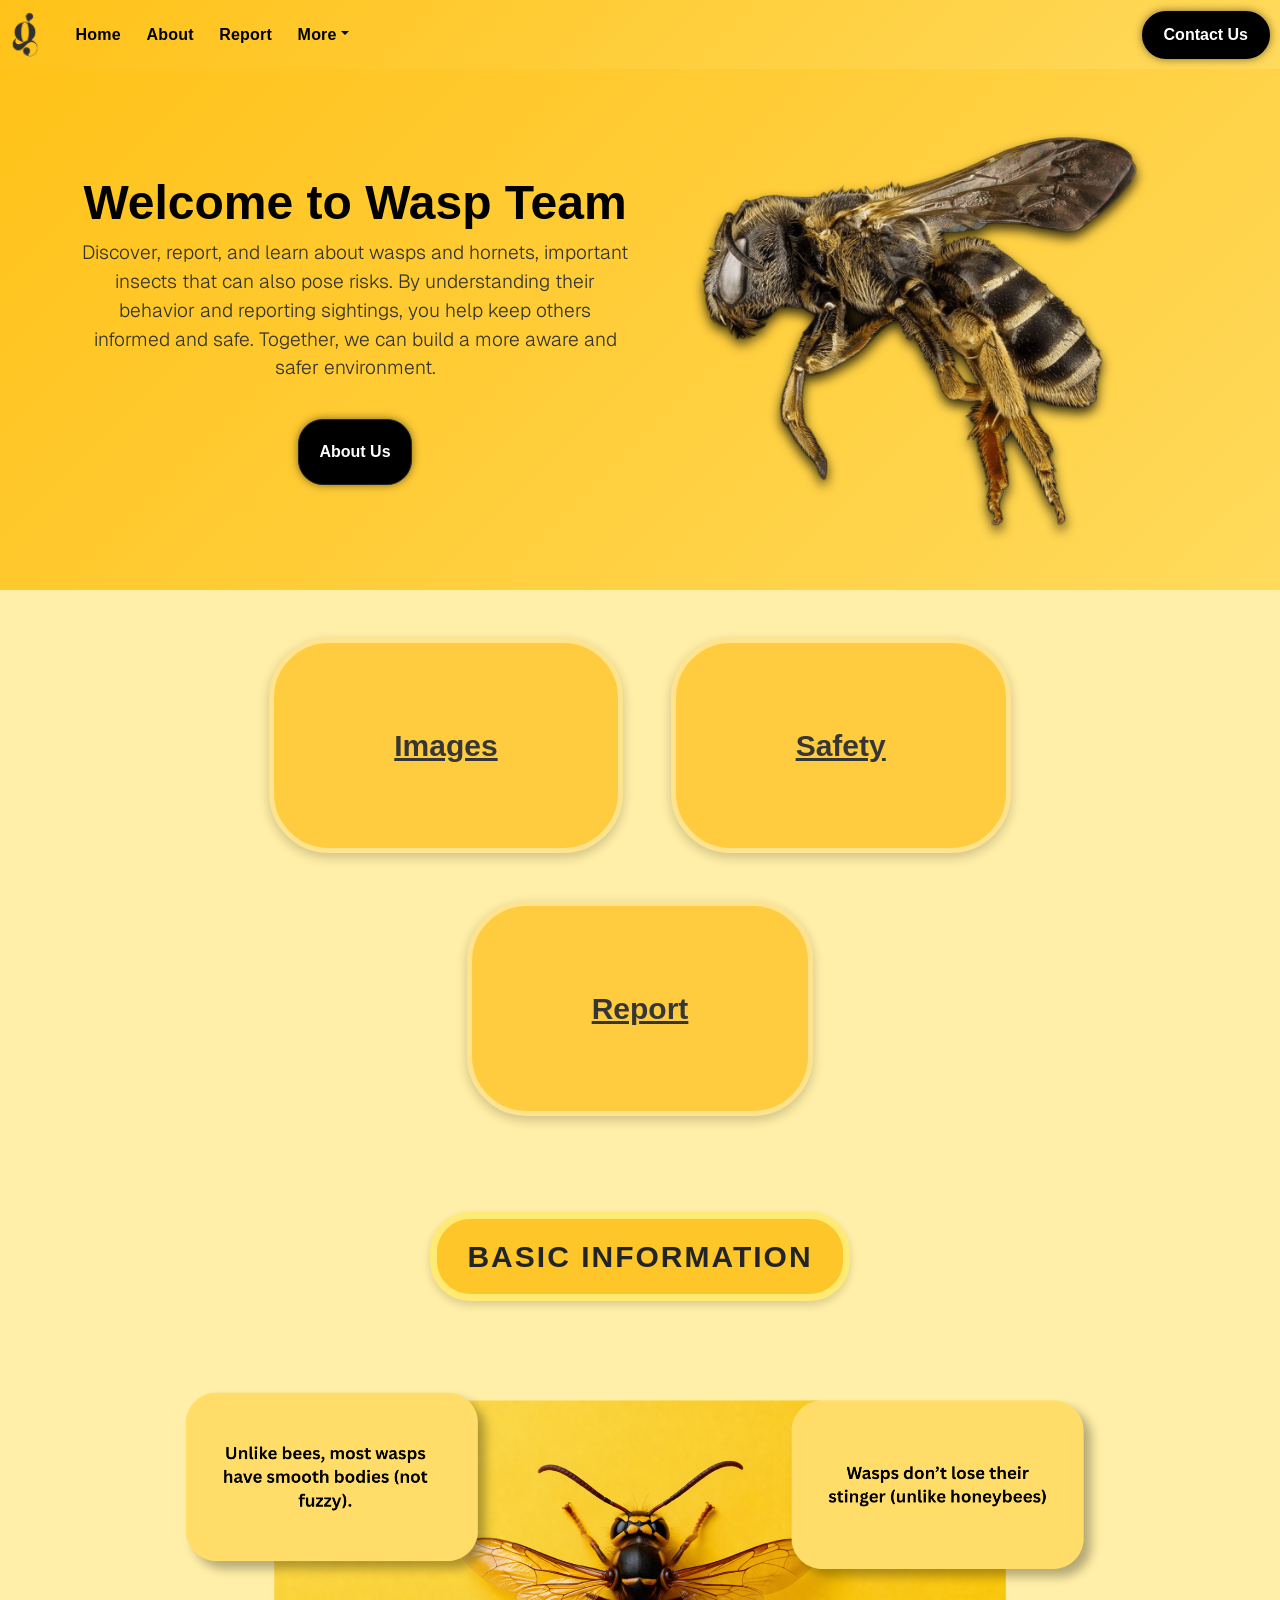
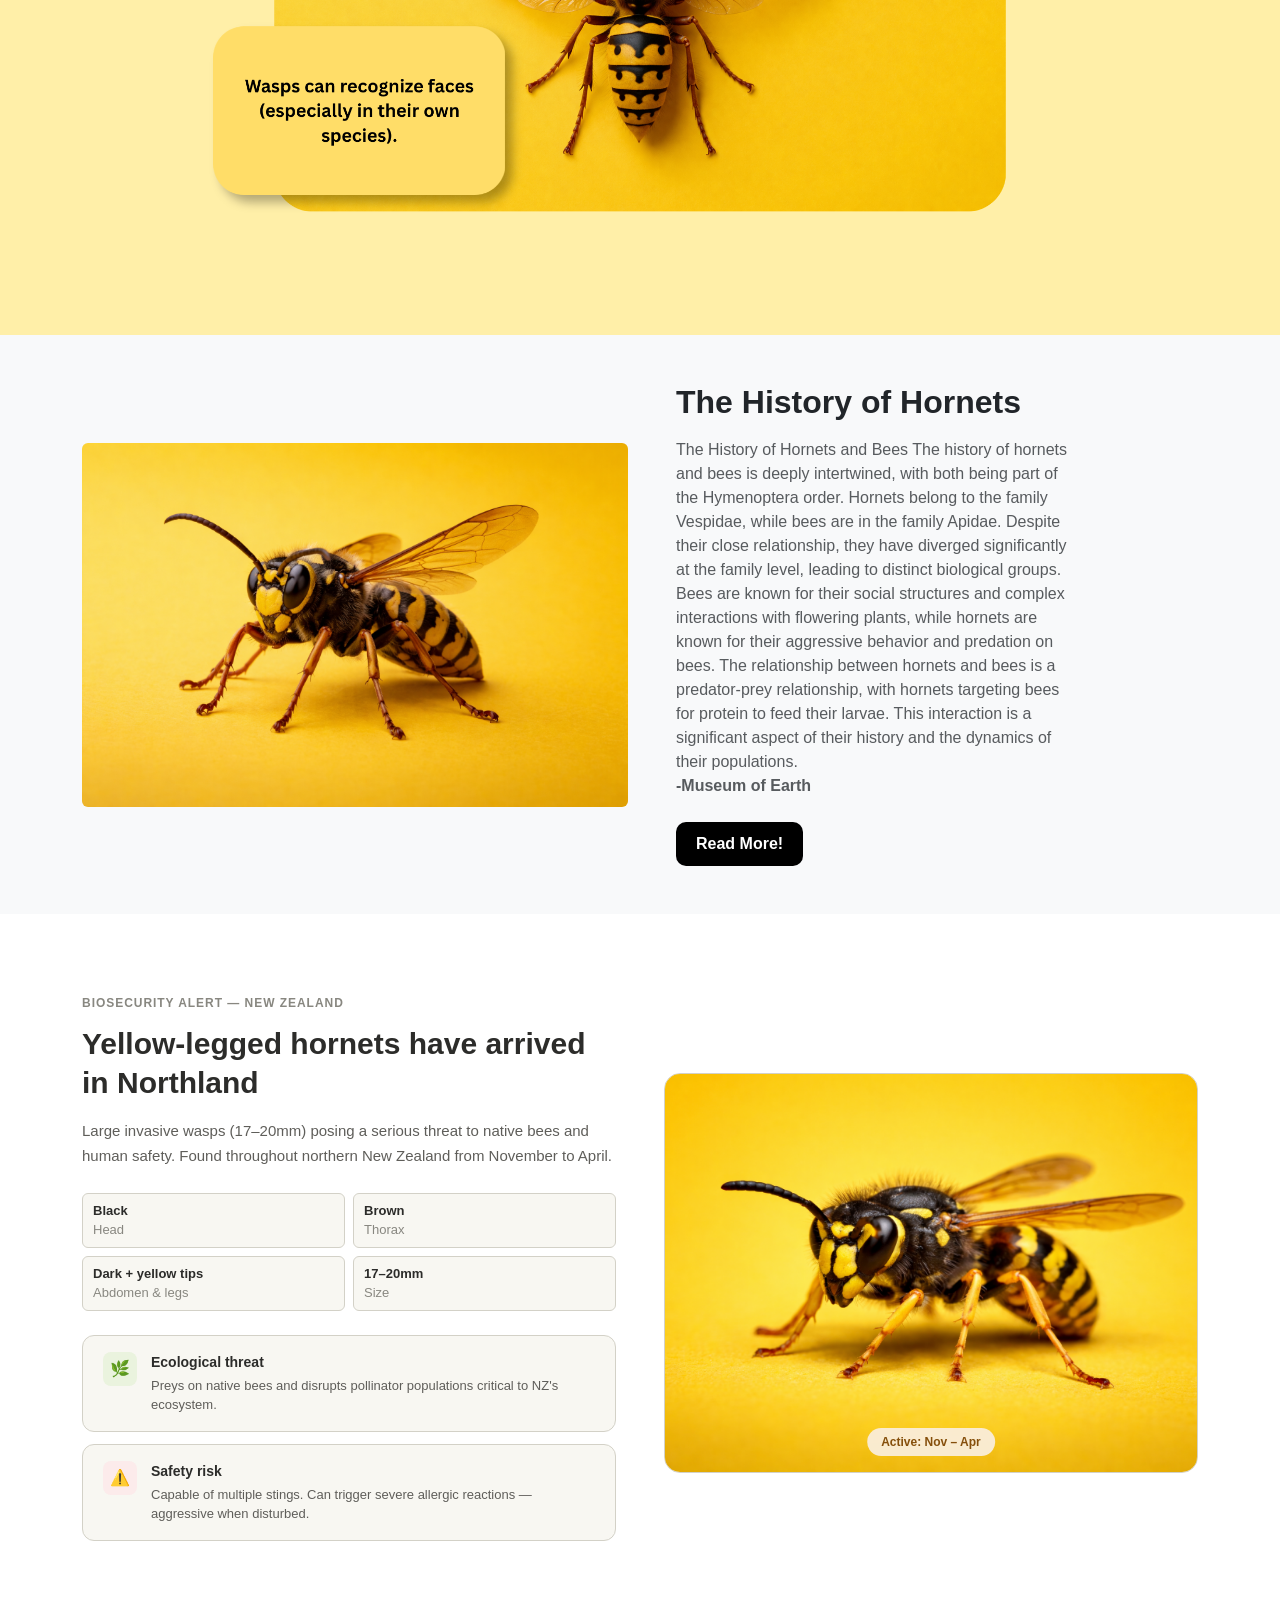
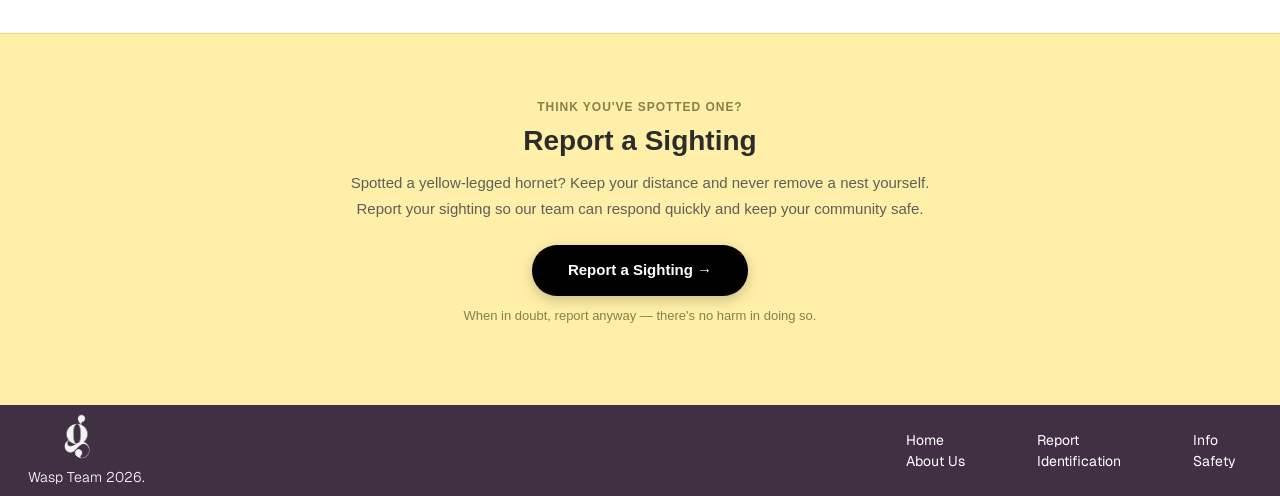
==== commit f449a99c: "validate html on index.html" ====
--- a/index.html
+++ b/index.html
@@ -10,9 +10,9 @@
 
 </head>
 <body class="index-body">
-    <nav class="navbar navbar-expand-lg navbar-light">
-        <a class="bannerbee" href="index.html">
-            <img src="Images/Hornet-Logo-Black.png" width="50" height="50" class="d-inline-block align-text-top me-2">
+     <nav class="navbar navbar-expand-lg navbar-light">
+        <a class="bannerbee" href="#">
+            <img src="Images/Hornet-Logo-Black.png" width="50" height="50" class="d-inline-block align-text-top me-2" alt="Hornet logo">
         </a>
 
             <button class="navbar-toggler" type="button" data-bs-toggle="collapse"
@@ -26,7 +26,6 @@
             <li class="nav-item"><a class="nav-link active" href="index.html">Home</a></li>
             <li class="nav-item"><a class="nav-link" href="about.html">About</a></li>
             <li class="nav-item"><a class="nav-link" href="report-page.html">Report</a></li>
-            <li class="nav-item dropdown">
             <li class="nav-item dropdown custom-dropdown">
             <a class="nav-link dropdown-toggle" href="#" role="button" data-bs-toggle="dropdown">More</a>
             <div class="dropdown-menu custom-menu">
@@ -36,9 +35,12 @@
             </div>
             </li>
             </ul>
-            <a href="mailto:jm22186@my.westlake.school.nz" class="btn contact-btn contactbutton">Contact Us</a>
+            <form class="d-flex">
+                <button class="btn contact-btn contactbutton" type="submit">Contact Us</button>
+            </form>
         </div>
     </nav>
+    <!-- nav -->
     
     <section class="hero-banner py-5" style="background-color: #FFC219; color: #000;">
         <div class="container">
@@ -47,7 +49,8 @@
                 <div class="col-md-6 mb-4 mb-md-0">
                     <h1 class="display-5 fw-bold welcometext">Welcome to Wasp Team</h1>
                     <p class="lead">Discover, report, and learn about wasps and hornets, important insects that can also pose risks. By understanding their behavior and reporting sightings, you help keep others informed and safe. Together, we can build a more aware and safer environment.</p>
-                    <a href="about.html"><button class="btn btn-dark mt-3 aboutus-text">About Us</button></a>
+                    <!-- FIX 1: replaced <a><button> with styled <a> -->
+                    <a href="about.html" class="btn btn-dark mt-3 aboutus-text">About Us</a>
                 </div>
                 <!-- Image on the right -->
                 <div class="col-md-6 text-center bannerbee-image">
@@ -60,9 +63,10 @@
 
 <div class="container py-5 text-center buttons">
   <div class="d-flex justify-content-center gap-5 flex-wrap">
-    <a href="identification.html"><button class="custom-btn"><strong>Images</strong></button></a>
-    <a href="safety-page.html"><button class="custom-btn"><strong>Safety</strong></button></a>
-    <a href="report-page.html"><button class="custom-btn"><strong>Report</strong></button></a>
+    <!-- FIX 2, 3, 4: replaced <a><button> with styled <a> -->
+    <a href="identification.html" class="custom-btn"><strong>Images</strong></a>
+    <a href="safety-page.html" class="custom-btn"><strong>Safety</strong></a>
+    <a href="report-page.html" class="custom-btn"><strong>Report</strong></a>
   </div>
 </div>
 <div class="container text-center py-5">
@@ -83,11 +87,14 @@
                     <img src="Images/hornetstanding.png" alt="Hornet image" class="img-fluid rounded">
                 </div>
                 <div class="col-md-5">
-                    <h3 class="fw-bold mb-3 px-4">The History of Hornets</h3>
+                    <!-- FIX 16: changed h3 to h2 to avoid skipping heading levels -->
+                    <h2 class="fw-bold mb-3 px-4">The History of Hornets</h2>
                     <p class="text-muted px-4">
 The History of Hornets and Bees
-The history of hornets and bees is deeply intertwined, with both being part of the Hymenoptera order. Hornets belong to the family Vespidae, while bees are in the family Apidae. Despite their close relationship, they have diverged significantly at the family level, leading to distinct biological groups. Bees are known for their social structures and complex interactions with flowering plants, while hornets are known for their aggressive behavior and predation on bees. The relationship between hornets and bees is a predator-prey relationship, with hornets targeting bees for protein to feed their larvae. This interaction is a significant aspect of their history and the dynamics of their populations. <br> <strong>-Museum of Earth<strong></strong></p>
-                    <a href="identification.html"><button class="btn btn-warning fw-bold mt-2 mx-4 readmorebtn">Read More!</button></a>
+The history of hornets and bees is deeply intertwined, with both being part of the Hymenoptera order. Hornets belong to the family Vespidae, while bees are in the family Apidae. Despite their close relationship, they have diverged significantly at the family level, leading to distinct biological groups. Bees are known for their social structures and complex interactions with flowering plants, while hornets are known for their aggressive behavior and predation on bees. The relationship between hornets and bees is a predator-prey relationship, with hornets targeting bees for protein to feed their larvae. This interaction is a significant aspect of their history and the dynamics of their populations. <br> <!-- FIX 5, 6: closed the unclosed <strong> tag properly -->
+                    <strong>-Museum of Earth</strong></p>
+                    <!-- FIX 7: replaced <a><button> with styled <a> -->
+                    <a href="identification.html" class="btn btn-warning fw-bold mt-2 mx-4 readmorebtn">Read More!</a>
                 </div>
             </div>
         </div>
@@ -162,9 +169,6 @@
   </div>
 </section>
 
-<script src="https://cdn.jsdelivr.net/npm/bootstrap@5.3.3/dist/js/bootstrap.bundle.min.js"></script>
-</body>
-</html>
  <!-- Footer -->
 <footer id="footer-main" class="text-white py-2 container-fluid">
     <div class="row align-items-center px-3">
--- a/stylesheet.css
+++ b/stylesheet.css
@@ -320,7 +320,7 @@
     border-radius: 20px;
 }
 
-.quicklinks-box h5 {
+.quicklinks-box h3 {
     font-weight: 800;
     letter-spacing: 1px;
 }
@@ -1048,4 +1048,76 @@
   font-size: 13px;
   color: #888048;
   margin-top: 10px;
+}
+
+/* ===== WHY WE BUILT THIS SECTION ===== */
+.why-section {
+  background-color: #ffffff;
+  padding: 5rem 1.5rem;
+  border-top: 1px solid #ebebeb;
+}
+
+.why-inner {
+  max-width: 900px;
+  margin: 0 auto;
+}
+
+.why-label {
+  font-size: 12px;
+  font-weight: 600;
+  letter-spacing: 0.08em;
+  text-transform: uppercase;
+  color: #888780;
+  margin-bottom: 8px;
+  text-align: center;
+}
+
+.why-heading {
+  font-size: 28px;
+  font-weight: 800;
+  color: #2C2C2A;
+  margin-bottom: 2rem;
+  text-align: center;
+}
+
+.why-grid {
+  display: grid;
+  grid-template-columns: repeat(auto-fit, minmax(240px, 1fr));
+  gap: 1.25rem;
+}
+
+.why-card {
+  background: #f8f7f2;
+  border: 0.5px solid #d3d1c7;
+  border-radius: 14px;
+  padding: 1.5rem;
+  transition: box-shadow 0.2s, transform 0.2s;
+}
+
+.why-card:hover {
+  box-shadow: 0 6px 20px rgba(0,0,0,0.09);
+  transform: translateY(-3px);
+}
+
+.why-icon {
+  font-size: 24px;
+  margin-bottom: 0.75rem;
+}
+.why-section h3{
+  font-size: 15px;
+  font-weight: 600;
+}
+
+.why-card h5 {
+  font-size: 15px;
+  font-weight: 700;
+  color: #2C2C2A;
+  margin-bottom: 0.5rem;
+}
+
+.why-card p {
+  font-size: 13.5px;
+  color: #5F5E5A;
+  line-height: 1.7;
+  margin: 0;
 }
